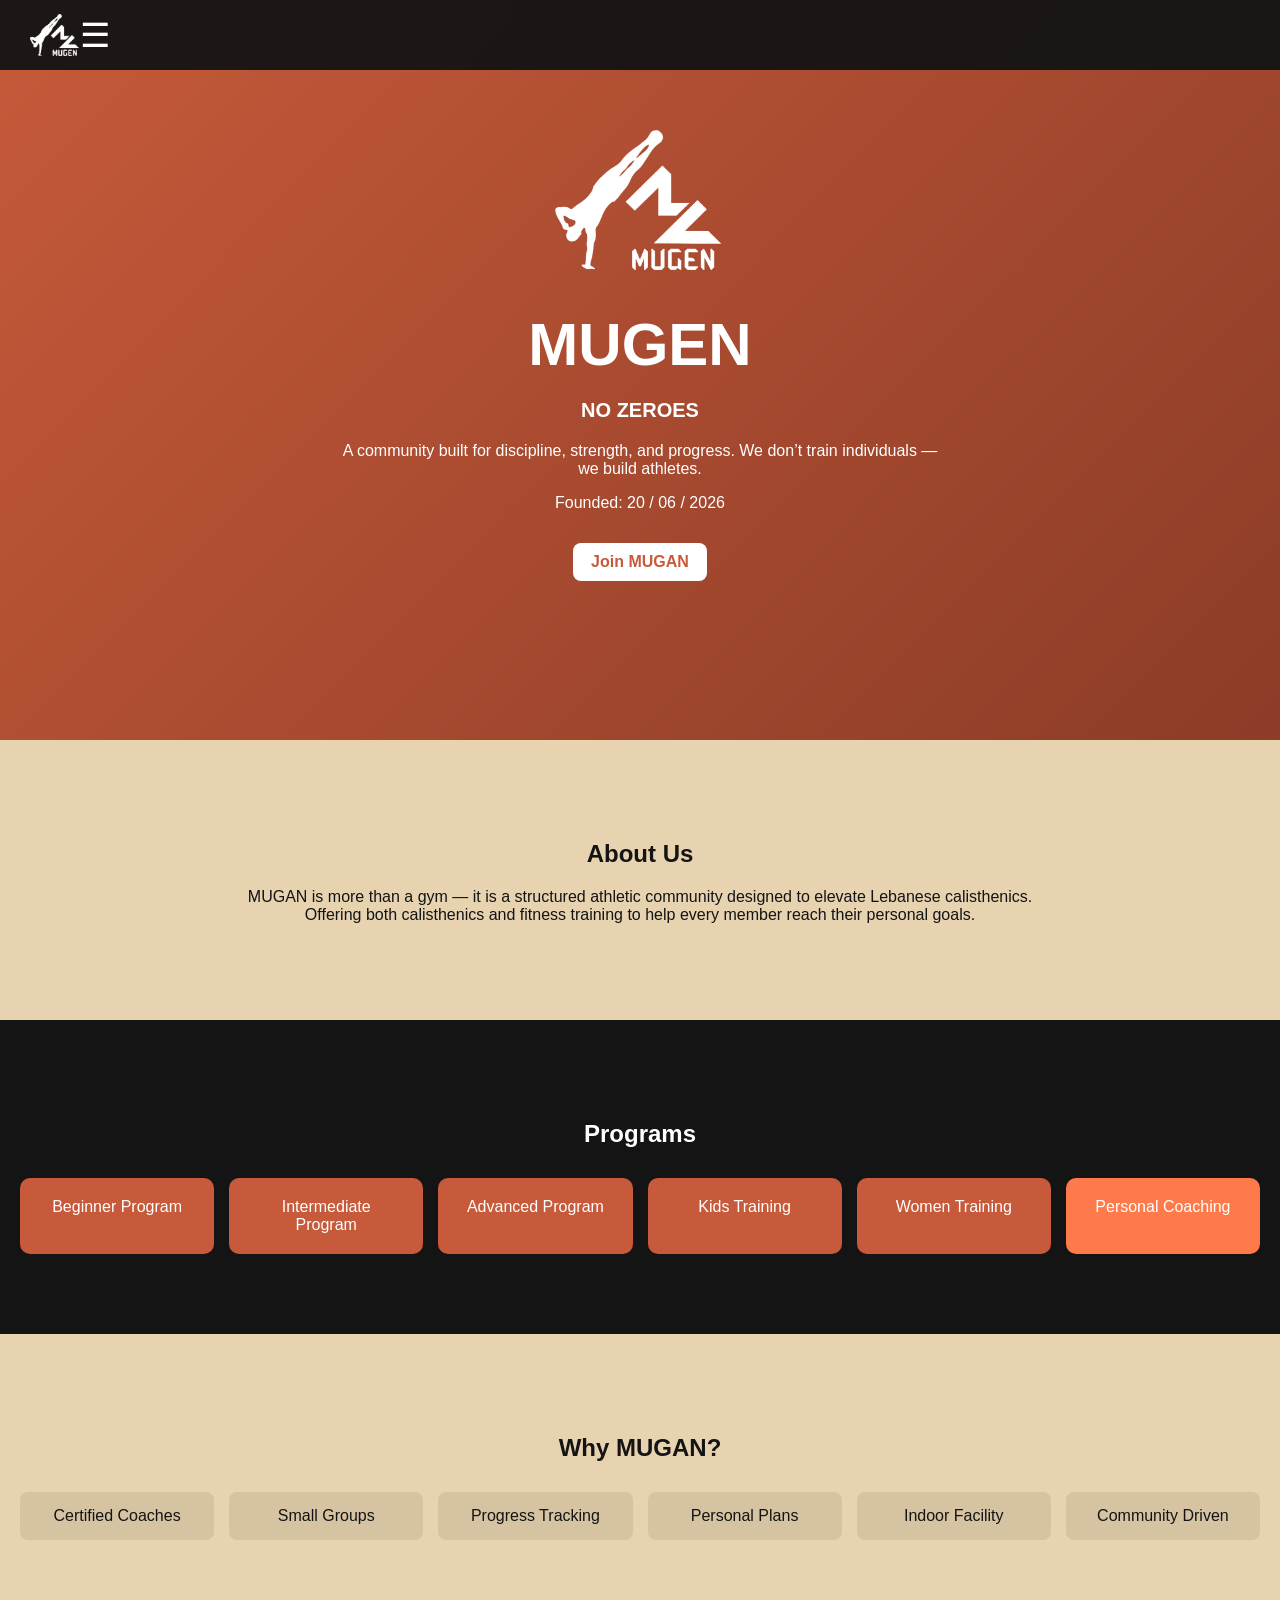
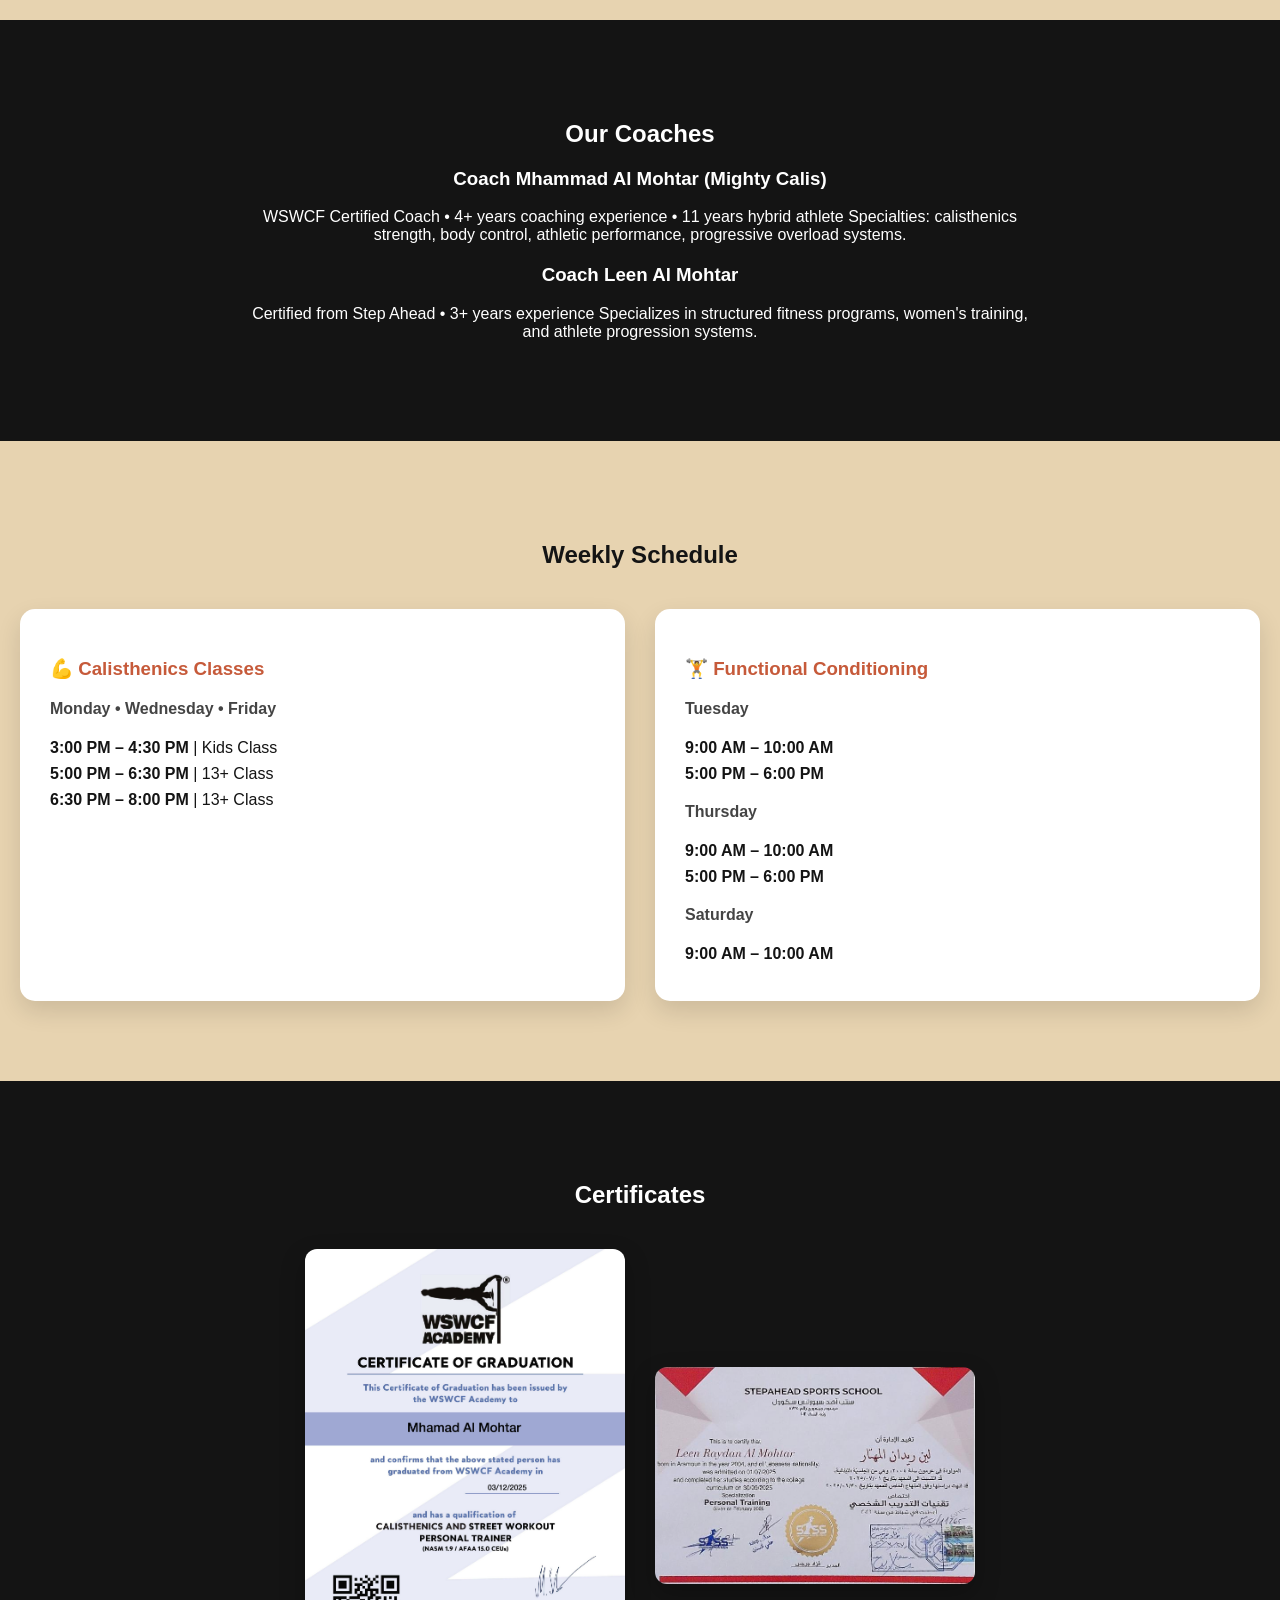
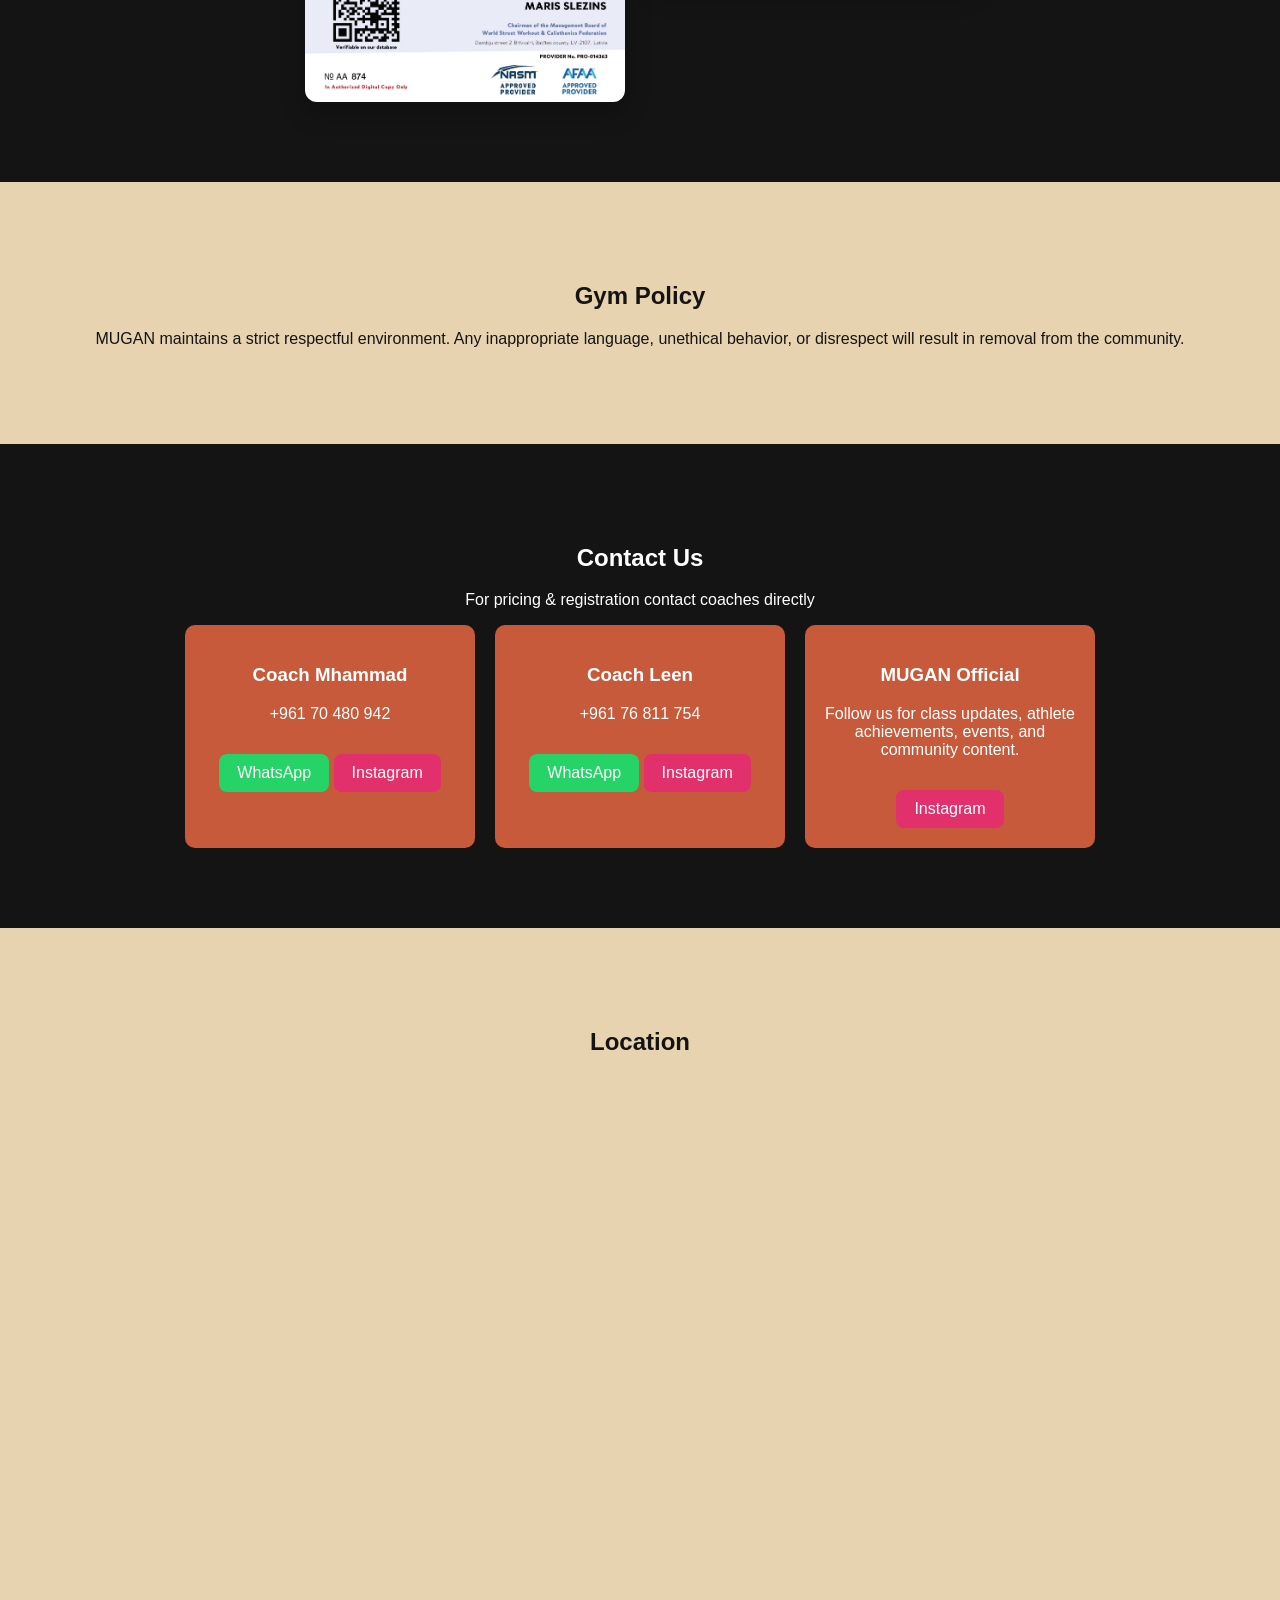
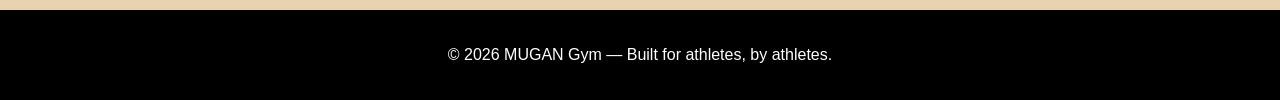
==== index.html @ 37b16b60 "Add files via upload" ====
<!DOCTYPE html>
<html lang="en">
<head>
<meta charset="UTF-8" />
<meta name="viewport" content="width=device-width, initial-scale=1.0"/>
<title>MUGEN Gym</title>

<!-- Icons -->
<link rel="stylesheet" href="style.css">
</head>

<body>

<!-- NAV -->
<nav class="nav">

    <img src="Mugen-logo-white-removebg-.png" alt="Logo" class="logo-nav">

    <div class="hamburger" onclick="toggleMenu()">
        ☰
    </div>

    <div class="nav-links" id="navMenu">
        <a href="#about">About</a>
        <a href="#programs">Programs</a>
        <a href="#coaches">Coaches</a>
        <a href="#schedule">Schedule</a>
        <a href="#gallery">Gallery</a>
        <a href="#contact">Contact</a>
    </div>

</nav>

<!-- HERO -->
<header class="hero">
  <div class="hero-content">
      <img src="Mugen-logo-white-removebg-.png" alt="Logo" class="logo-img" />

    <h1>MUGEN</h1>
    <p class="slogan">NO ZEROES</p>

    <p class="hero-text">
      A community built for discipline, strength, and progress.  
      We don’t train individuals — we build athletes.
    </p>

    <p class="meta">Founded: 20 / 06 / 2026</p>

    <a href="#contact" class="btn primary">Join MUGAN</a>
  </div>
</header>

<!-- ABOUT -->
<section id="about" class="section">
  <h2>About Us</h2>
  <p>
    MUGAN is more than a gym — it is a structured athletic community designed to elevate Lebanese calisthenics. <br>
    Offering both calisthenics and fitness training to help every member reach their personal goals.
  </p>
</section>

<!-- PROGRAMS -->
<section id="programs" class="section dark">
  <h2>Programs</h2>

  <div class="grid">
    <div class="card">Beginner Program</div>
    <div class="card">Intermediate Program</div>
    <div class="card">Advanced Program</div>
    <div class="card">Kids Training</div>
    <div class="card">Women Training</div>
    <div class="card highlight">Personal Coaching</div>
  </div>
</section>

<!-- WHY -->
<section class="section">
  <h2>Why MUGAN?</h2>

  <div class="grid small">
    <div class="mini">Certified Coaches</div>
    <div class="mini">Small Groups</div>
    <div class="mini">Progress Tracking</div>
    <div class="mini">Personal Plans</div>
    <div class="mini">Indoor Facility</div>
    <div class="mini">Community Driven</div>
  </div>
</section>

<!-- COACHES -->
<section id="coaches" class="section dark">
  <h2>Our Coaches</h2>

  <div class="coach-box">

    <div class="coach">
      <h3>Coach Mhammad Al Mohtar (Mighty Calis)</h3>
      <p>
        WSWCF Certified Coach • 4+ years coaching experience • 11 years hybrid athlete  
        Specialties: calisthenics strength, body control, athletic performance, progressive overload systems.
      </p>
    </div>

    <div class="coach">
      <h3>Coach Leen Al Mohtar</h3>
      <p>
        Certified from Step Ahead • 3+ years experience  
        Specializes in structured fitness programs, women's training, and athlete progression systems.
      </p>
    </div>

  </div>
</section>

<!-- SCHEDULE -->
<section id="schedule" class="section">
    <h2>Weekly Schedule</h2>

    <div class="schedule-box">

        <!-- Calisthenics -->
        <div class="schedule-card">
            <h3>💪 Calisthenics Classes</h3>

            <h4>Monday • Wednesday • Friday</h4>

            <p><strong>3:00 PM – 4:30 PM</strong> | Kids Class</p>
            <p><strong>5:00 PM – 6:30 PM</strong> | 13+ Class</p>
            <p><strong>6:30 PM – 8:00 PM</strong> | 13+ Class</p>
        </div>

        <!-- Functional -->
        <div class="schedule-card">
            <h3>🏋️ Functional Conditioning</h3>

            <h4>Tuesday</h4>
            <p><strong>9:00 AM – 10:00 AM</strong></p>
            <p><strong>5:00 PM – 6:00 PM</strong></p>

            <h4>Thursday</h4>
            <p><strong>9:00 AM – 10:00 AM</strong></p>
            <p><strong>5:00 PM – 6:00 PM</strong></p>

            <h4>Saturday</h4>
            <p><strong>9:00 AM – 10:00 AM</strong></p>
        </div>

    </div>
</section>

<!-- GALLERY -->
<section id="gallery" class="section dark">
  <h2>Certificates</h2>

  <div class="certificates">
    <img src="WSWCF-DIPLOMA.png" alt="WSWCF Certificate">
    <img src="Leen-certificate.jpeg" alt="Leen Certificate">
</div>
</section>

<!-- POLICY -->
<section class="section">
  <h2>Gym Policy</h2>
  <p>
    MUGAN maintains a strict respectful environment. Any inappropriate language, unethical behavior,
    or disrespect will result in removal from the community.
  </p>
</section>

<!-- CONTACT -->
<section id="contact" class="section dark">
  <h2>Contact Us</h2>

  <p class="contact-text">For pricing & registration contact coaches directly</p>

  <div class="contact-grid">

    <div class="contact-card">
      <h3>Coach Mhammad</h3>
      <p>+961 70 480 942</p>

      <a class="btn wa" href="https://wa.me/96170480942">
        <i class="fa-brands fa-whatsapp"></i> WhatsApp
      </a>

      <a class="btn ig" href="https://instagram.com/mighty_calis">
        <i class="fa-brands fa-instagram"></i> Instagram
      </a>
    </div>

    <div class="contact-card">
      <h3>Coach Leen</h3>
      <p>+961 76 811 754</p>

      <a class="btn wa" href="https://wa.me/96176811754">
        <i class="fa-brands fa-whatsapp"></i> WhatsApp
      </a>

      <a class="btn ig" href="https://instagram.com/leenalmohtar">
        <i class="fa-brands fa-instagram"></i> Instagram
      </a>
    </div>

    <div class="contact-card mugan-card">
        <h3>MUGAN Official</h3>

        <p>Follow us for class updates, athlete achievements, events, and community content.</p>

        <a class="btn ig" href="https://instagram.com/mugen_gym" target="_blank">
            <i class="fa-brands fa-instagram"></i> Instagram
        </a>
    </div>

</div>

  </div>
</section>

<!-- MAP -->
<section class="section">
  <h2>Location</h2>

  <div class="map">
    <iframe src="https://www.google.com/maps/embed?pb=!1m14!1m12!1m3!1d292.3698078479944!2d35.5260838200841!3d33.75871397376616!2m3!1f0!2f0!3f0!3m2!1i1024!2i768!4f13.1!5e1!3m2!1sen!2slb!4v1782992938677!5m2!1sen!2slb" width="600" height="450" style="border:0;" allowfullscreen="" loading="lazy" referrerpolicy="strict-origin-when-cross-origin"></iframe>
  </div>
</section>

<!-- FOOTER -->
<footer>
  <p>© 2026 MUGAN Gym — Built for athletes, by athletes.</p>
</footer>
<script>

function toggleMenu(){
    document.getElementById("navMenu").classList.toggle("active");
}

</script>
</body>
</html>
---- style.css ----
:root{
  --terracotta:#c65a3a;
  --sand:#e7d3b0;
  --dark:#141414;
  --white:#ffffff;
}

/* RESET */
body{
  margin:0;
  font-family:Arial, Helvetica, sans-serif;
  background:var(--sand);
  color:var(--dark);
}

/* NAV */

.nav{
    position:fixed;
    top:0;
    left:0;
    width:100%;
    height:70px;

    display:flex;
    align-items:center;

    padding:0 30px;

    background:rgba(20,20,20,.95);

    z-index:999;
}

.logo-nav{
    width:50px;
}

.brand{
    color:white;
    margin-right:auto;
    margin-left:15px;
    letter-spacing:3px;
}

/* Hamburger */

.hamburger{
    color:white;
    font-size:34px;
    cursor:pointer;
    user-select:none;
}

/* Side Menu */

.nav-links{

    position:fixed;

    top:0;
    right:-300px;

    width:260px;
    height:100vh;

    background:#141414;

    display:flex;
    flex-direction:column;

    padding-top:100px;

    transition:.4s;

    box-shadow:-10px 0 20px rgba(0,0,0,.4);
}

.nav-links.active{
    right:0;
}

.nav-links a{

    color:white;

    text-decoration:none;

    padding:20px 35px;

    font-size:18px;

    transition:.3s;
}

.nav-links a:hover{

    background:var(--terracotta);

    padding-left:45px;
}
/* HERO */
.hero{
  height: 700px;
  display:flex;
  align-items:center;
  justify-content:center;
  text-align:center;
  background:linear-gradient(135deg,var(--terracotta),#8c3c27);
  color:white;
  padding:20px;
}

.logo-img{
  width: 170px;
  height: 140px;
  transform:translateY(-30px);
  display:flex;
  align-items:center;
  justify-content:center;
  margin:auto;
}

.hero h1{
  font-size:60px;
  margin:10px 0;
}

.slogan{
  font-size:20px;
  font-weight:bold;
}

.hero-text{
  max-width:600px;
  margin:auto;
}

/* BUTTON */
.btn{
  display:inline-block;
  padding:10px 18px;
  margin-top:15px;
  border-radius:8px;
  text-decoration:none;
  color:white;
}

.primary{
  background:white;
  color:var(--terracotta);
  font-weight:bold;
}

/* SECTIONS */
.section{
  padding:80px 20px;
  text-align:center;
}

.dark{
  background:var(--dark);
  color:white;
}

/* GRID */
.grid{
  display:grid;
  grid-template-columns:repeat(auto-fit,minmax(160px,1fr));
  gap:15px;
  margin-top:30px;
}

.card{
  background:var(--terracotta);
  padding:20px;
  border-radius:10px;
  color:white;
}

.highlight{
  background:#ff7a4a;
}

.mini{
  background:rgba(0,0,0,0.08);
  padding:15px;
  border-radius:8px;
}

/* COACH */
.coach-box{
  max-width:800px;
  margin:auto;
}

.coach{
  margin:20px 0;
}

/* SCHEDULE */
.schedule-box{
    display:grid;
    grid-template-columns:repeat(auto-fit,minmax(320px,1fr));
    gap:30px;
    margin-top:40px;
}

.schedule-card{
    background:#fff;
    border-radius:15px;
    padding:30px;
    box-shadow:0 10px 25px rgba(0,0,0,.12);
    text-align:left;
}

.schedule-card h3{
    color:var(--terracotta);
    margin-bottom:20px;
}

.schedule-card h4{
    margin-top:20px;
    color:#444;
}

.schedule-card p{
    margin:8px 0;
    font-size:16px;
}

/* GALLERY */
.certificates{
    display: flex;
    justify-content: center;
    align-items: center;
    gap: 30px;
    flex-wrap: wrap;
    margin-top: 40px;
}

.certificates img{
    width: 320px;      /* Adjust this size as you like */
    max-width: 100%;
    height: auto;
    border-radius: 12px;
    box-shadow: 0 10px 25px rgba(0,0,0,0.25);
    transition: 0.3s;
}

.certificates img:hover{
    transform: scale(1.03);
}
/* CONTACT */
.contact-grid{
  display:flex;
  justify-content:center;
  gap:20px;
  flex-wrap:wrap;
}

.contact-card{
  background:var(--terracotta);
  padding:20px;
  border-radius:10px;
  width:250px;
}

.wa{
  background:#25D366;
}

.ig{
  background:#E1306C;
}

/* MAP */
.map iframe{
    width:100%;
    max-width:100%;
}

/* FOOTER */
footer{
  text-align:center;
  padding:20px;
  background:black;
  color:white;
}
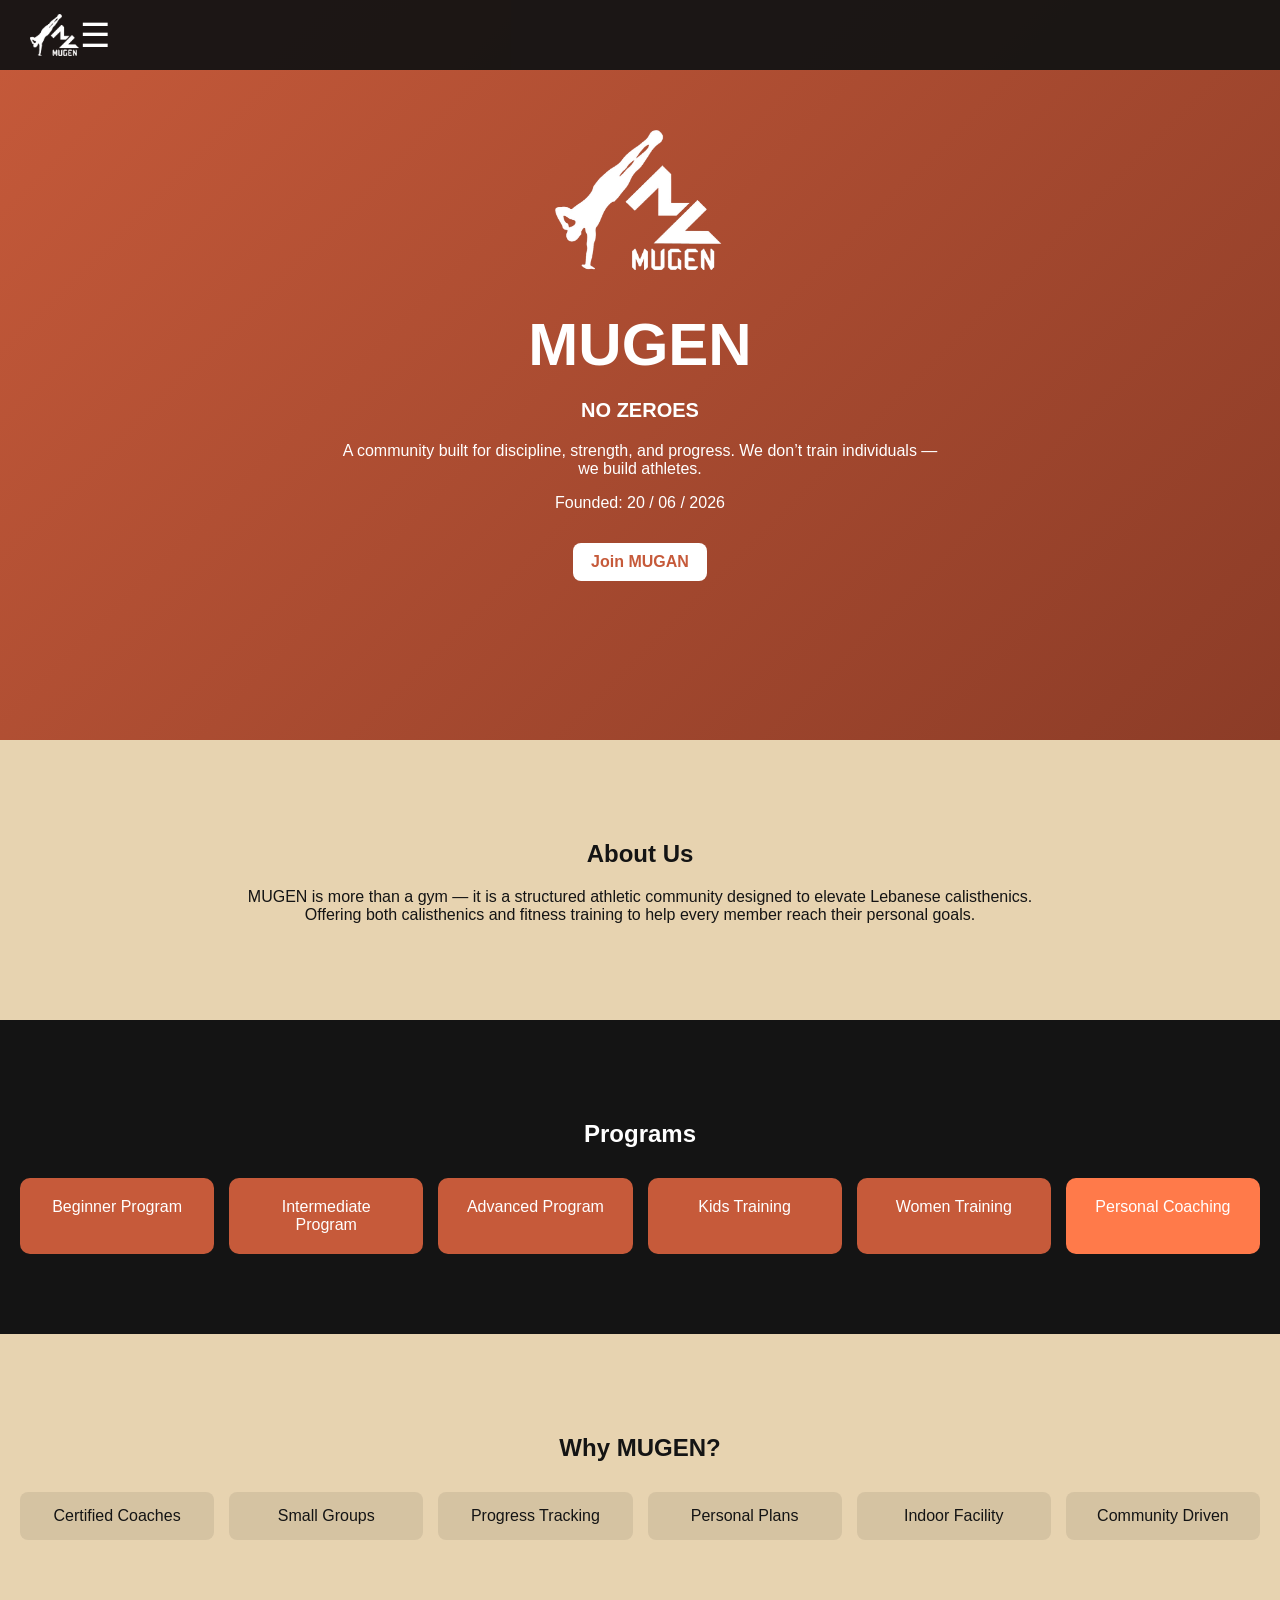
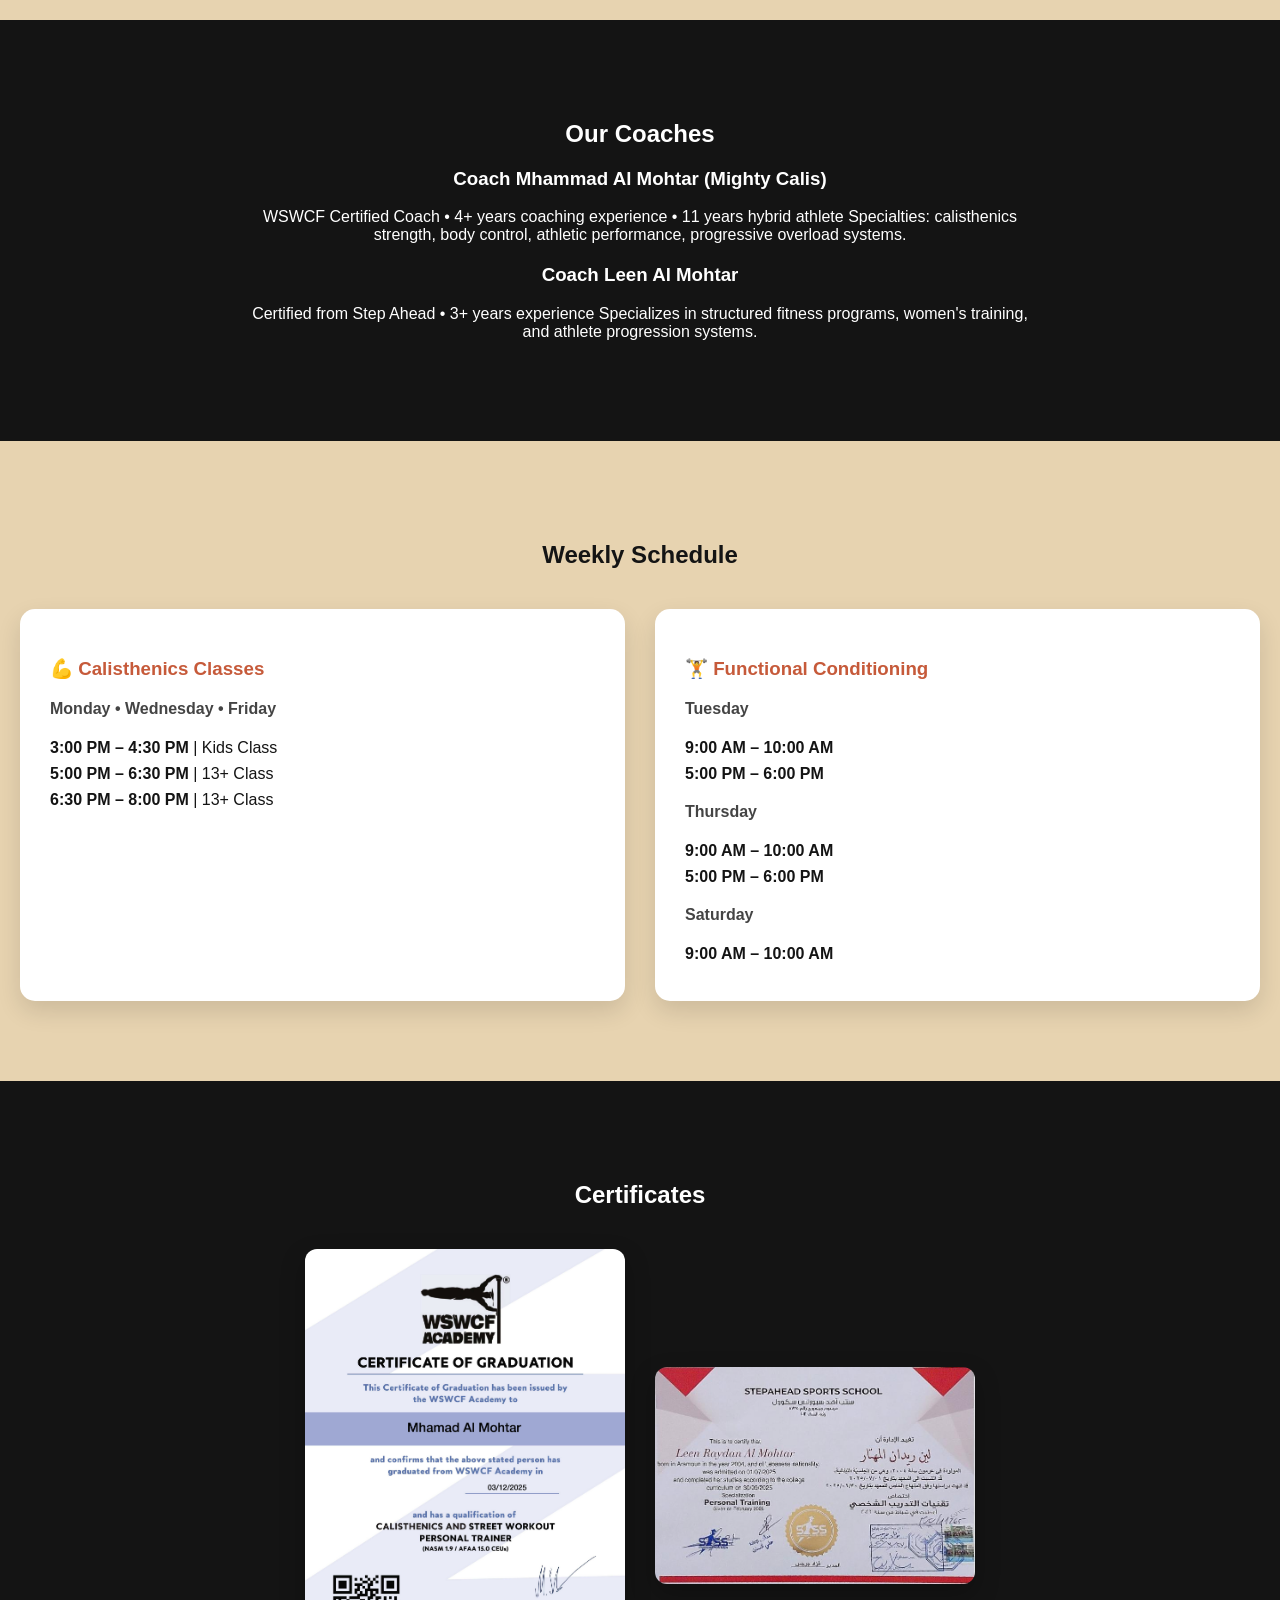
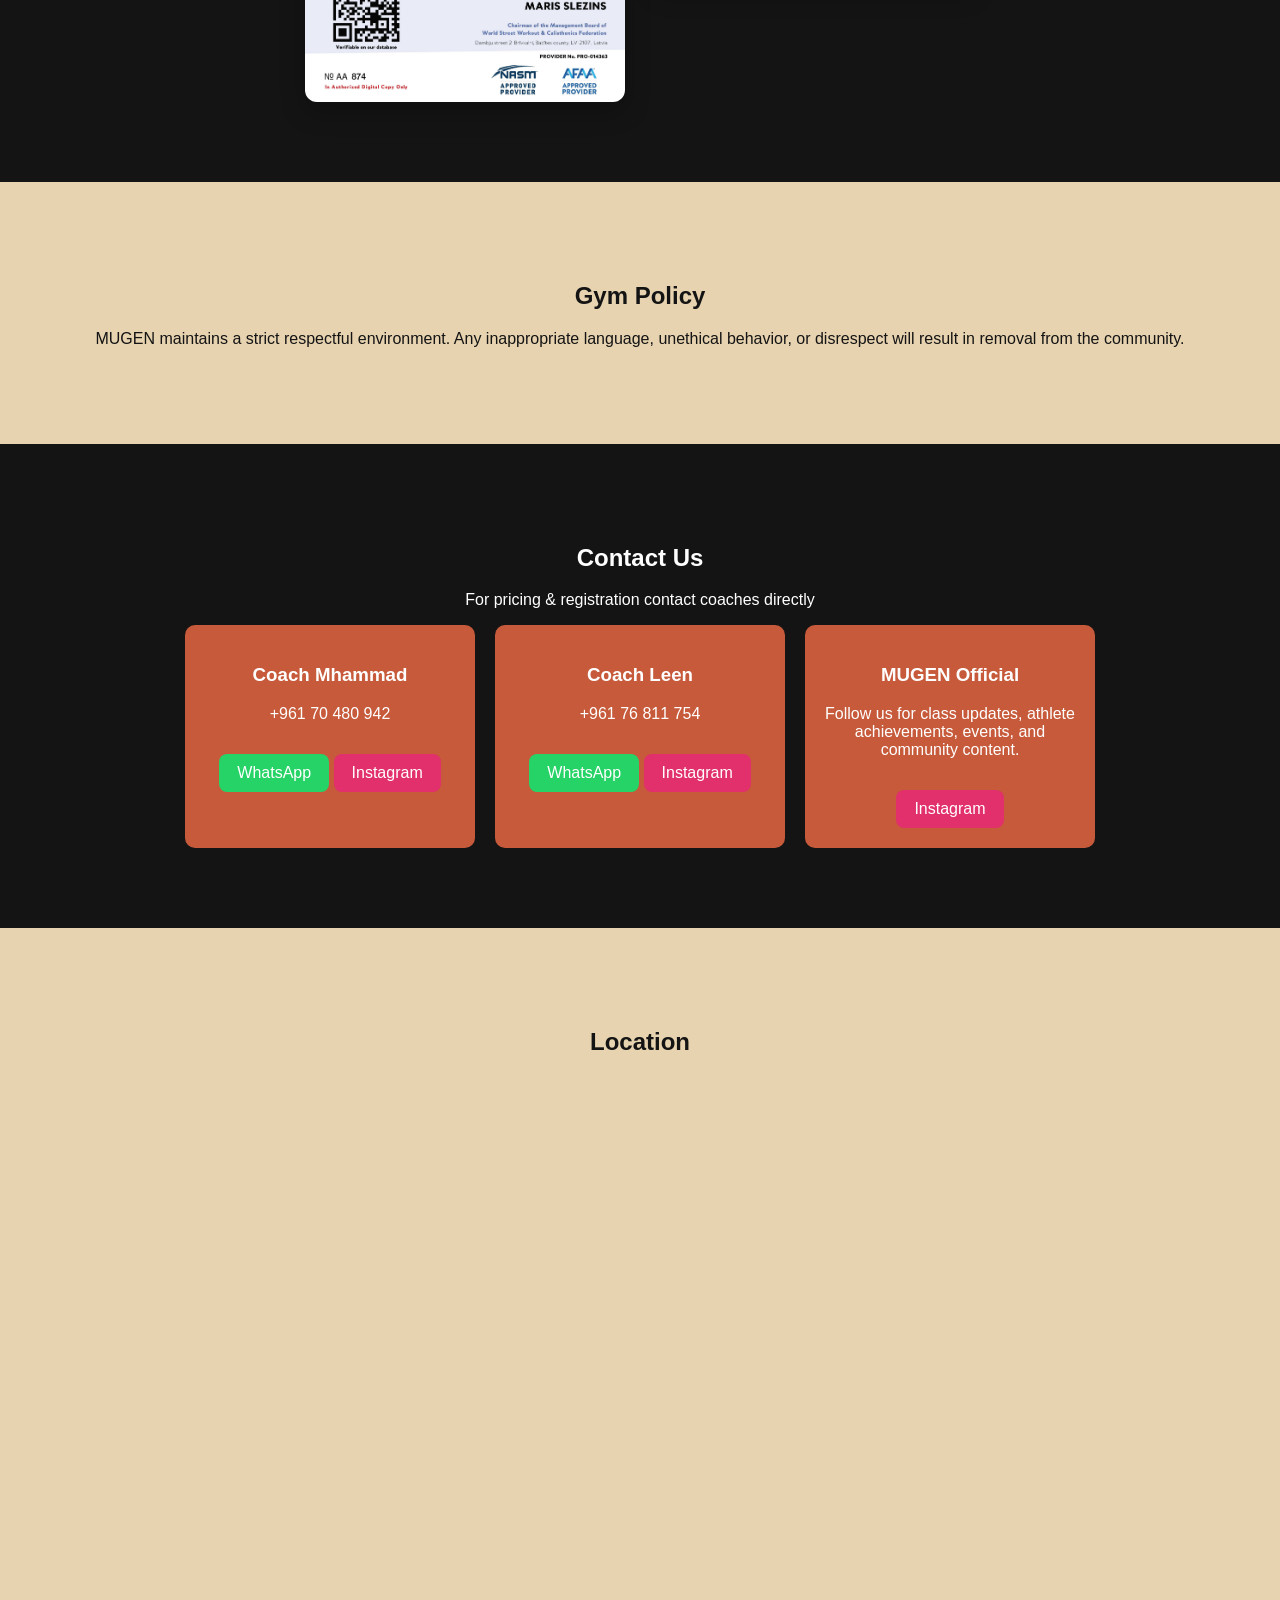
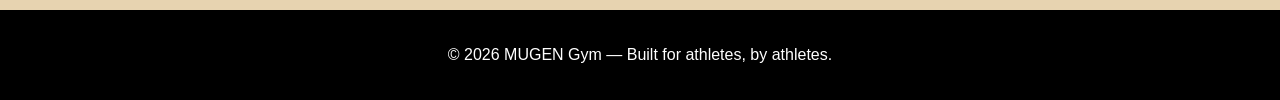
==== commit 8a9d637b: "Correct spelling of 'MUGAN' to 'MUGEN' in index.html" ====
--- a/index.html
+++ b/index.html
@@ -54,7 +54,7 @@
 <section id="about" class="section">
   <h2>About Us</h2>
   <p>
-    MUGAN is more than a gym — it is a structured athletic community designed to elevate Lebanese calisthenics. <br>
+    MUGEN is more than a gym — it is a structured athletic community designed to elevate Lebanese calisthenics. <br>
     Offering both calisthenics and fitness training to help every member reach their personal goals.
   </p>
 </section>
@@ -75,7 +75,7 @@
 
 <!-- WHY -->
 <section class="section">
-  <h2>Why MUGAN?</h2>
+  <h2>Why MUGEN?</h2>
 
   <div class="grid small">
     <div class="mini">Certified Coaches</div>
@@ -162,7 +162,7 @@
 <section class="section">
   <h2>Gym Policy</h2>
   <p>
-    MUGAN maintains a strict respectful environment. Any inappropriate language, unethical behavior,
+    MUGEN maintains a strict respectful environment. Any inappropriate language, unethical behavior,
     or disrespect will result in removal from the community.
   </p>
 </section>
@@ -202,7 +202,7 @@
     </div>
 
     <div class="contact-card mugan-card">
-        <h3>MUGAN Official</h3>
+        <h3>MUGEN Official</h3>
 
         <p>Follow us for class updates, athlete achievements, events, and community content.</p>
 
@@ -227,7 +227,7 @@
 
 <!-- FOOTER -->
 <footer>
-  <p>© 2026 MUGAN Gym — Built for athletes, by athletes.</p>
+  <p>© 2026 MUGEN Gym — Built for athletes, by athletes.</p>
 </footer>
 <script>
 
@@ -237,4 +237,4 @@
 
 </script>
 </body>
-</html>+</html>
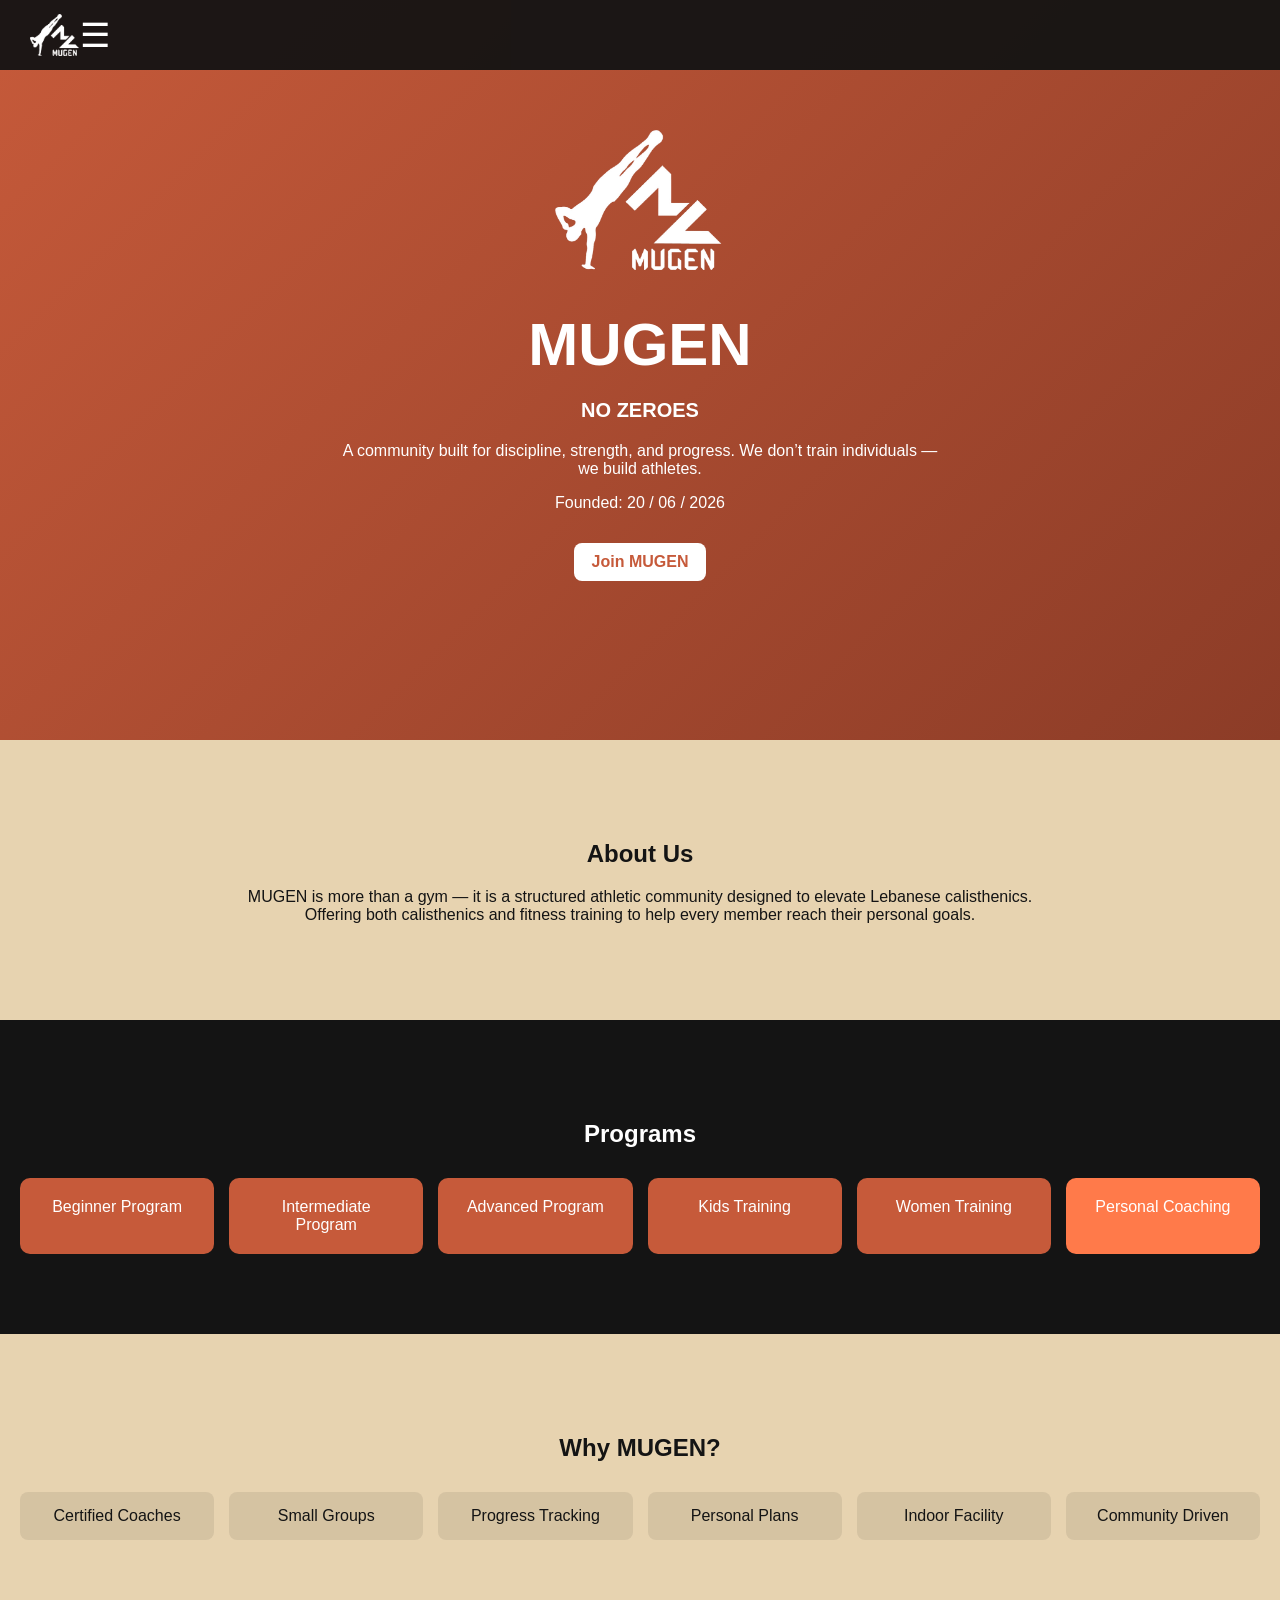
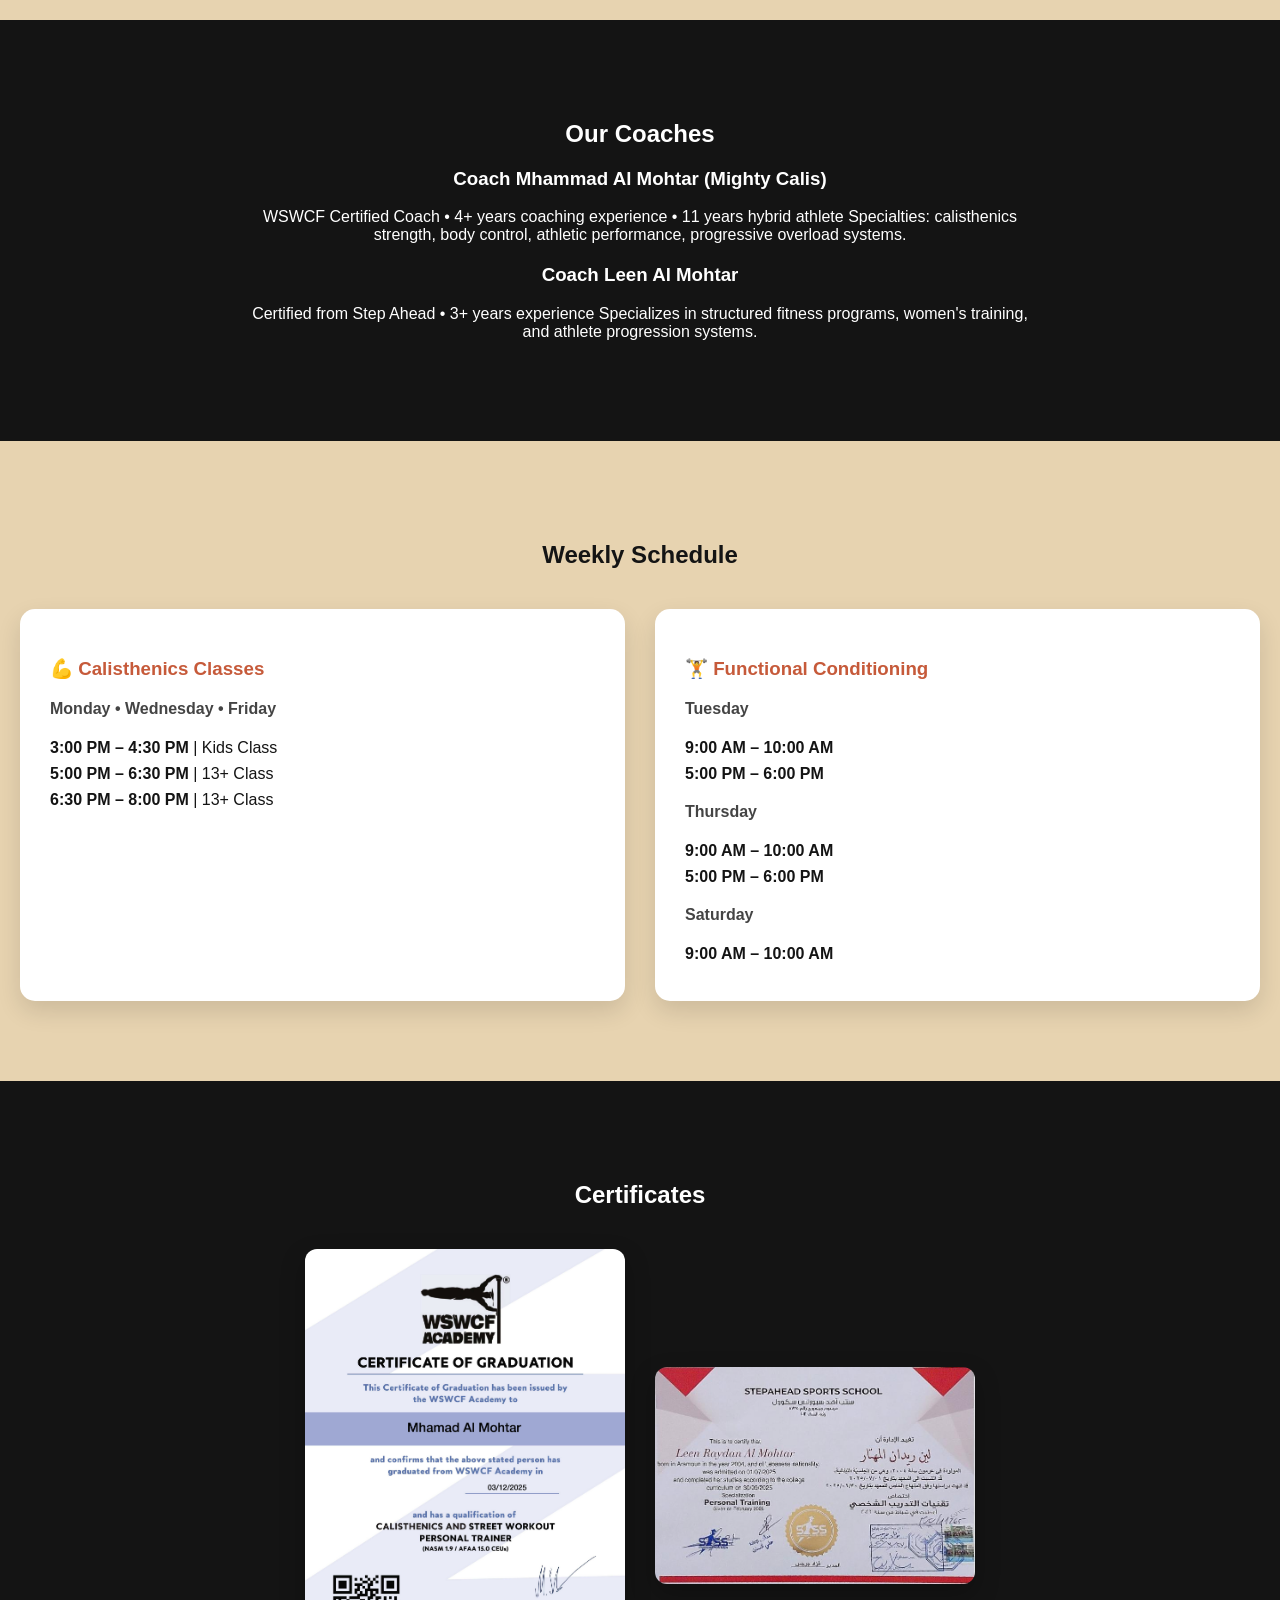
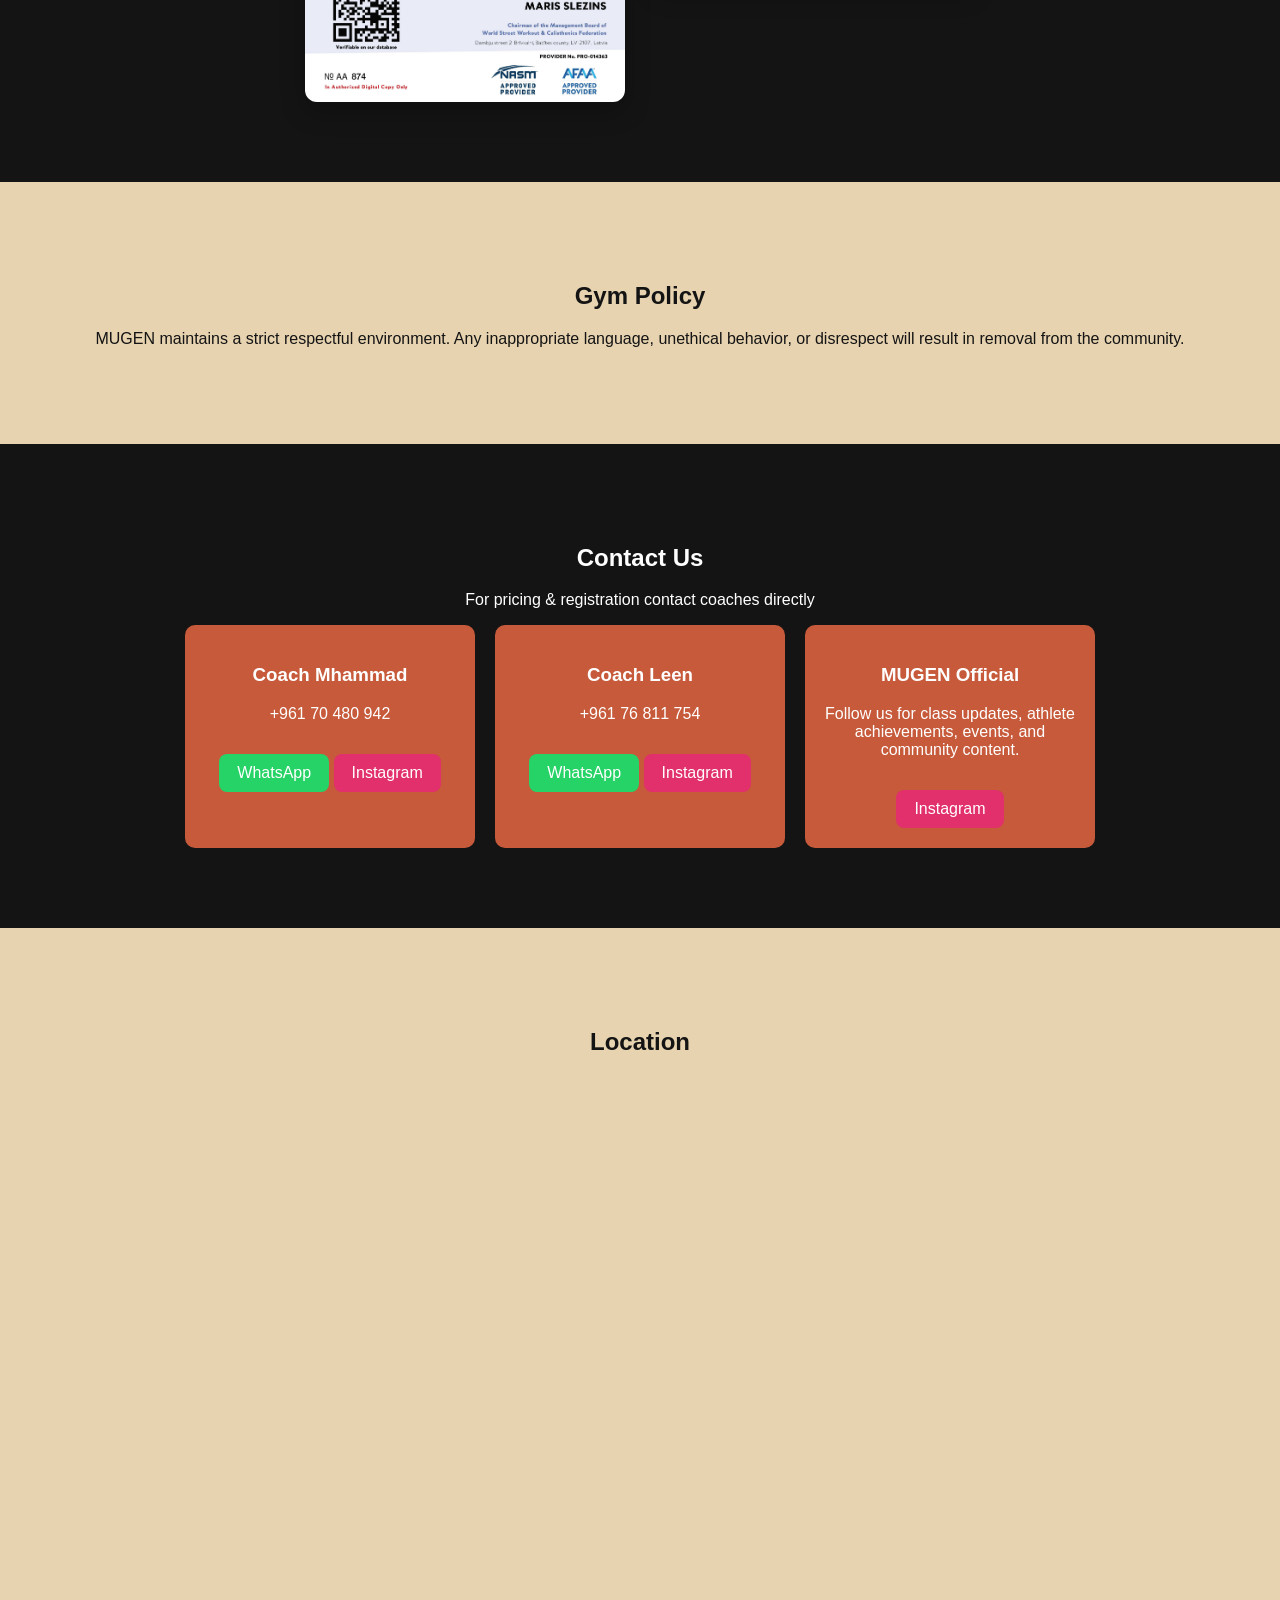
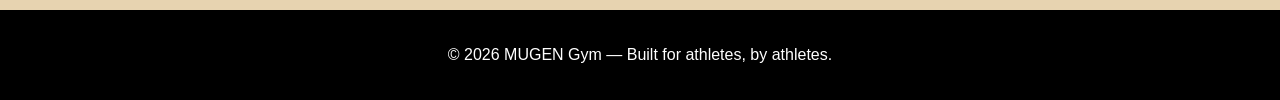
==== commit ddcbec07: "Update index.html" ====
--- a/index.html
+++ b/index.html
@@ -46,7 +46,7 @@
 
     <p class="meta">Founded: 20 / 06 / 2026</p>
 
-    <a href="#contact" class="btn primary">Join MUGAN</a>
+    <a href="#contact" class="btn primary">Join MUGEN</a>
   </div>
 </header>
 
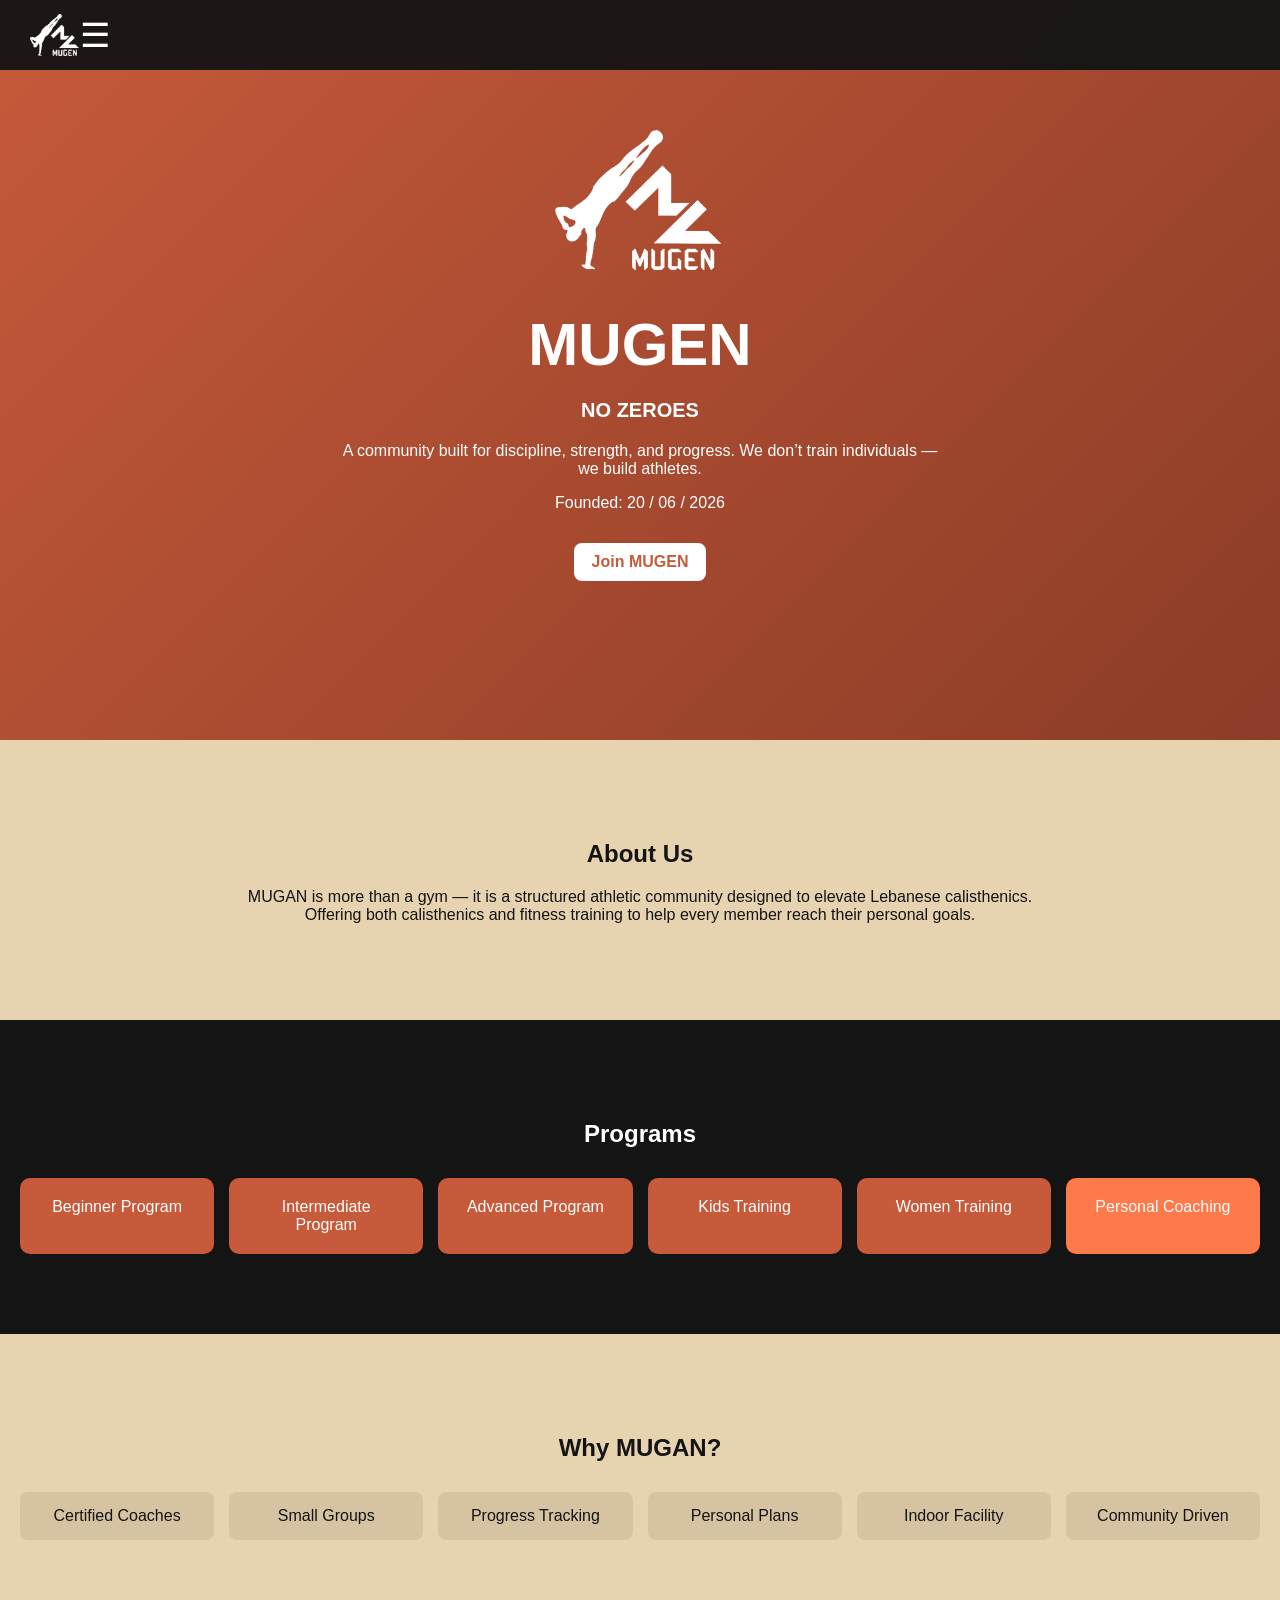
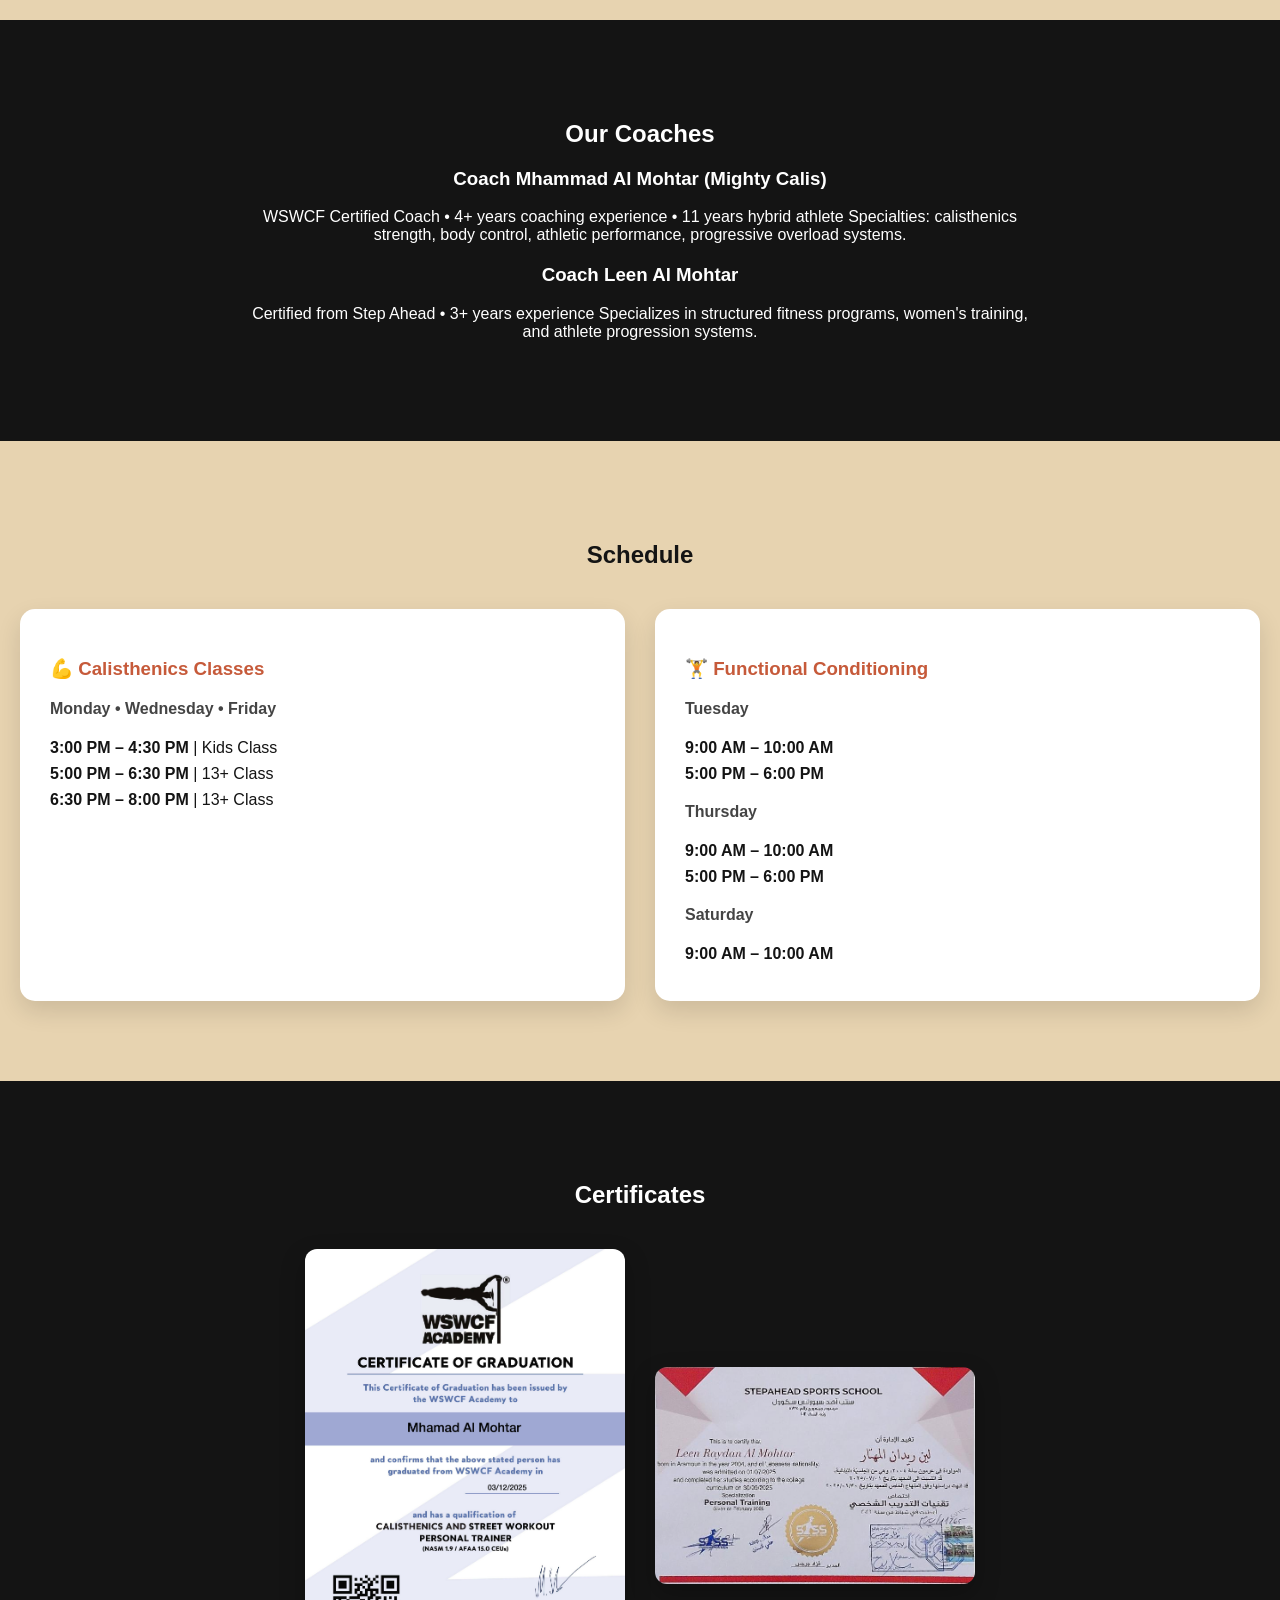
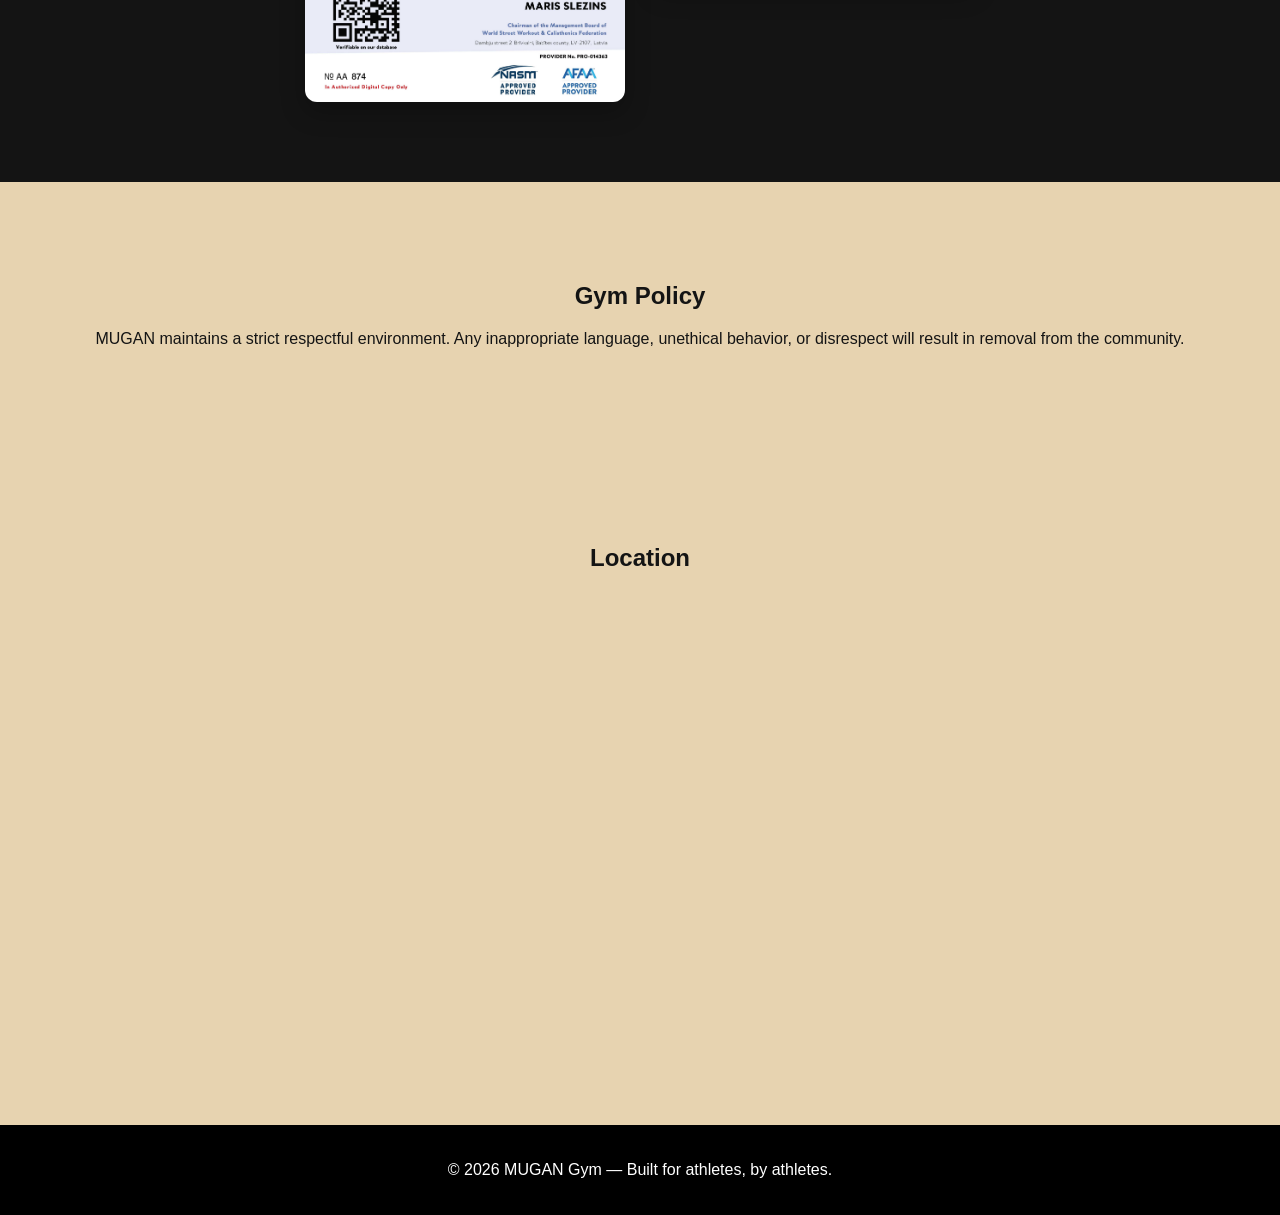
==== commit f021b2a7: "Fix typos and update contact links in index.html" ====
--- a/index.html
+++ b/index.html
@@ -21,12 +21,12 @@
     </div>
 
     <div class="nav-links" id="navMenu">
+        <a href="contact.html">Contact</a>
         <a href="#about">About</a>
         <a href="#programs">Programs</a>
         <a href="#coaches">Coaches</a>
         <a href="#schedule">Schedule</a>
         <a href="#gallery">Gallery</a>
-        <a href="#contact">Contact</a>
     </div>
 
 </nav>
@@ -46,7 +46,7 @@
 
     <p class="meta">Founded: 20 / 06 / 2026</p>
 
-    <a href="#contact" class="btn primary">Join MUGEN</a>
+    <a href="contact.html" class="btn primary">Join MUGEN</a>
   </div>
 </header>
 
@@ -54,7 +54,7 @@
 <section id="about" class="section">
   <h2>About Us</h2>
   <p>
-    MUGEN is more than a gym — it is a structured athletic community designed to elevate Lebanese calisthenics. <br>
+    MUGAN is more than a gym — it is a structured athletic community designed to elevate Lebanese calisthenics. <br>
     Offering both calisthenics and fitness training to help every member reach their personal goals.
   </p>
 </section>
@@ -75,7 +75,7 @@
 
 <!-- WHY -->
 <section class="section">
-  <h2>Why MUGEN?</h2>
+  <h2>Why MUGAN?</h2>
 
   <div class="grid small">
     <div class="mini">Certified Coaches</div>
@@ -114,7 +114,7 @@
 
 <!-- SCHEDULE -->
 <section id="schedule" class="section">
-    <h2>Weekly Schedule</h2>
+    <h2>Schedule</h2>
 
     <div class="schedule-box">
 
@@ -162,58 +162,9 @@
 <section class="section">
   <h2>Gym Policy</h2>
   <p>
-    MUGEN maintains a strict respectful environment. Any inappropriate language, unethical behavior,
+    MUGAN maintains a strict respectful environment. Any inappropriate language, unethical behavior,
     or disrespect will result in removal from the community.
   </p>
-</section>
-
-<!-- CONTACT -->
-<section id="contact" class="section dark">
-  <h2>Contact Us</h2>
-
-  <p class="contact-text">For pricing & registration contact coaches directly</p>
-
-  <div class="contact-grid">
-
-    <div class="contact-card">
-      <h3>Coach Mhammad</h3>
-      <p>+961 70 480 942</p>
-
-      <a class="btn wa" href="https://wa.me/96170480942">
-        <i class="fa-brands fa-whatsapp"></i> WhatsApp
-      </a>
-
-      <a class="btn ig" href="https://instagram.com/mighty_calis">
-        <i class="fa-brands fa-instagram"></i> Instagram
-      </a>
-    </div>
-
-    <div class="contact-card">
-      <h3>Coach Leen</h3>
-      <p>+961 76 811 754</p>
-
-      <a class="btn wa" href="https://wa.me/96176811754">
-        <i class="fa-brands fa-whatsapp"></i> WhatsApp
-      </a>
-
-      <a class="btn ig" href="https://instagram.com/leenalmohtar">
-        <i class="fa-brands fa-instagram"></i> Instagram
-      </a>
-    </div>
-
-    <div class="contact-card mugan-card">
-        <h3>MUGEN Official</h3>
-
-        <p>Follow us for class updates, athlete achievements, events, and community content.</p>
-
-        <a class="btn ig" href="https://instagram.com/mugen_gym" target="_blank">
-            <i class="fa-brands fa-instagram"></i> Instagram
-        </a>
-    </div>
-
-</div>
-
-  </div>
 </section>
 
 <!-- MAP -->
@@ -227,13 +178,25 @@
 
 <!-- FOOTER -->
 <footer>
-  <p>© 2026 MUGEN Gym — Built for athletes, by athletes.</p>
+  <p>© 2026 MUGAN Gym — Built for athletes, by athletes.</p>
 </footer>
 <script>
 
-function toggleMenu(){
+function toggleMenu() {
     document.getElementById("navMenu").classList.toggle("active");
 }
+
+document.addEventListener("click", function(event) {
+
+    const menu = document.getElementById("navMenu");
+    const hamburger = document.querySelector(".hamburger");
+
+    // If the click is NOT inside the menu or on the hamburger
+    if (!menu.contains(event.target) && !hamburger.contains(event.target)) {
+        menu.classList.remove("active");
+    }
+
+});
 
 </script>
 </body>
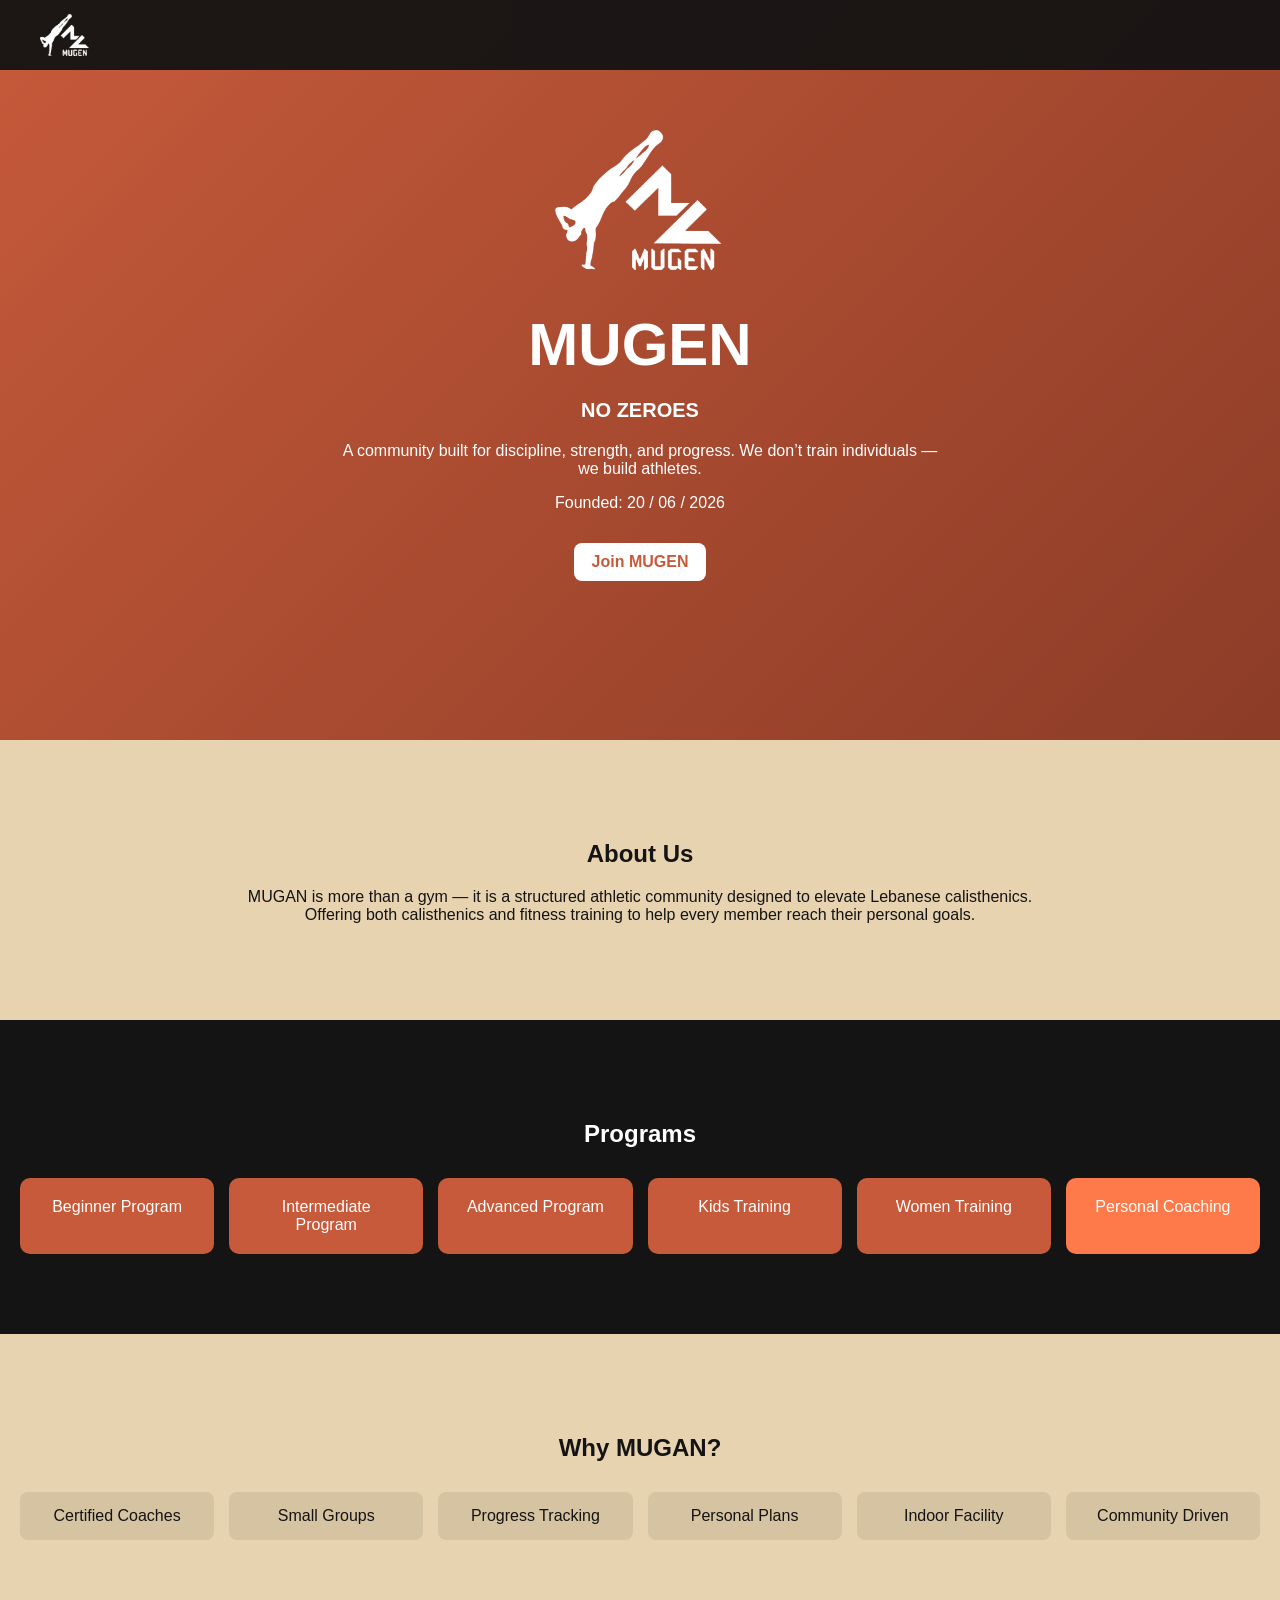
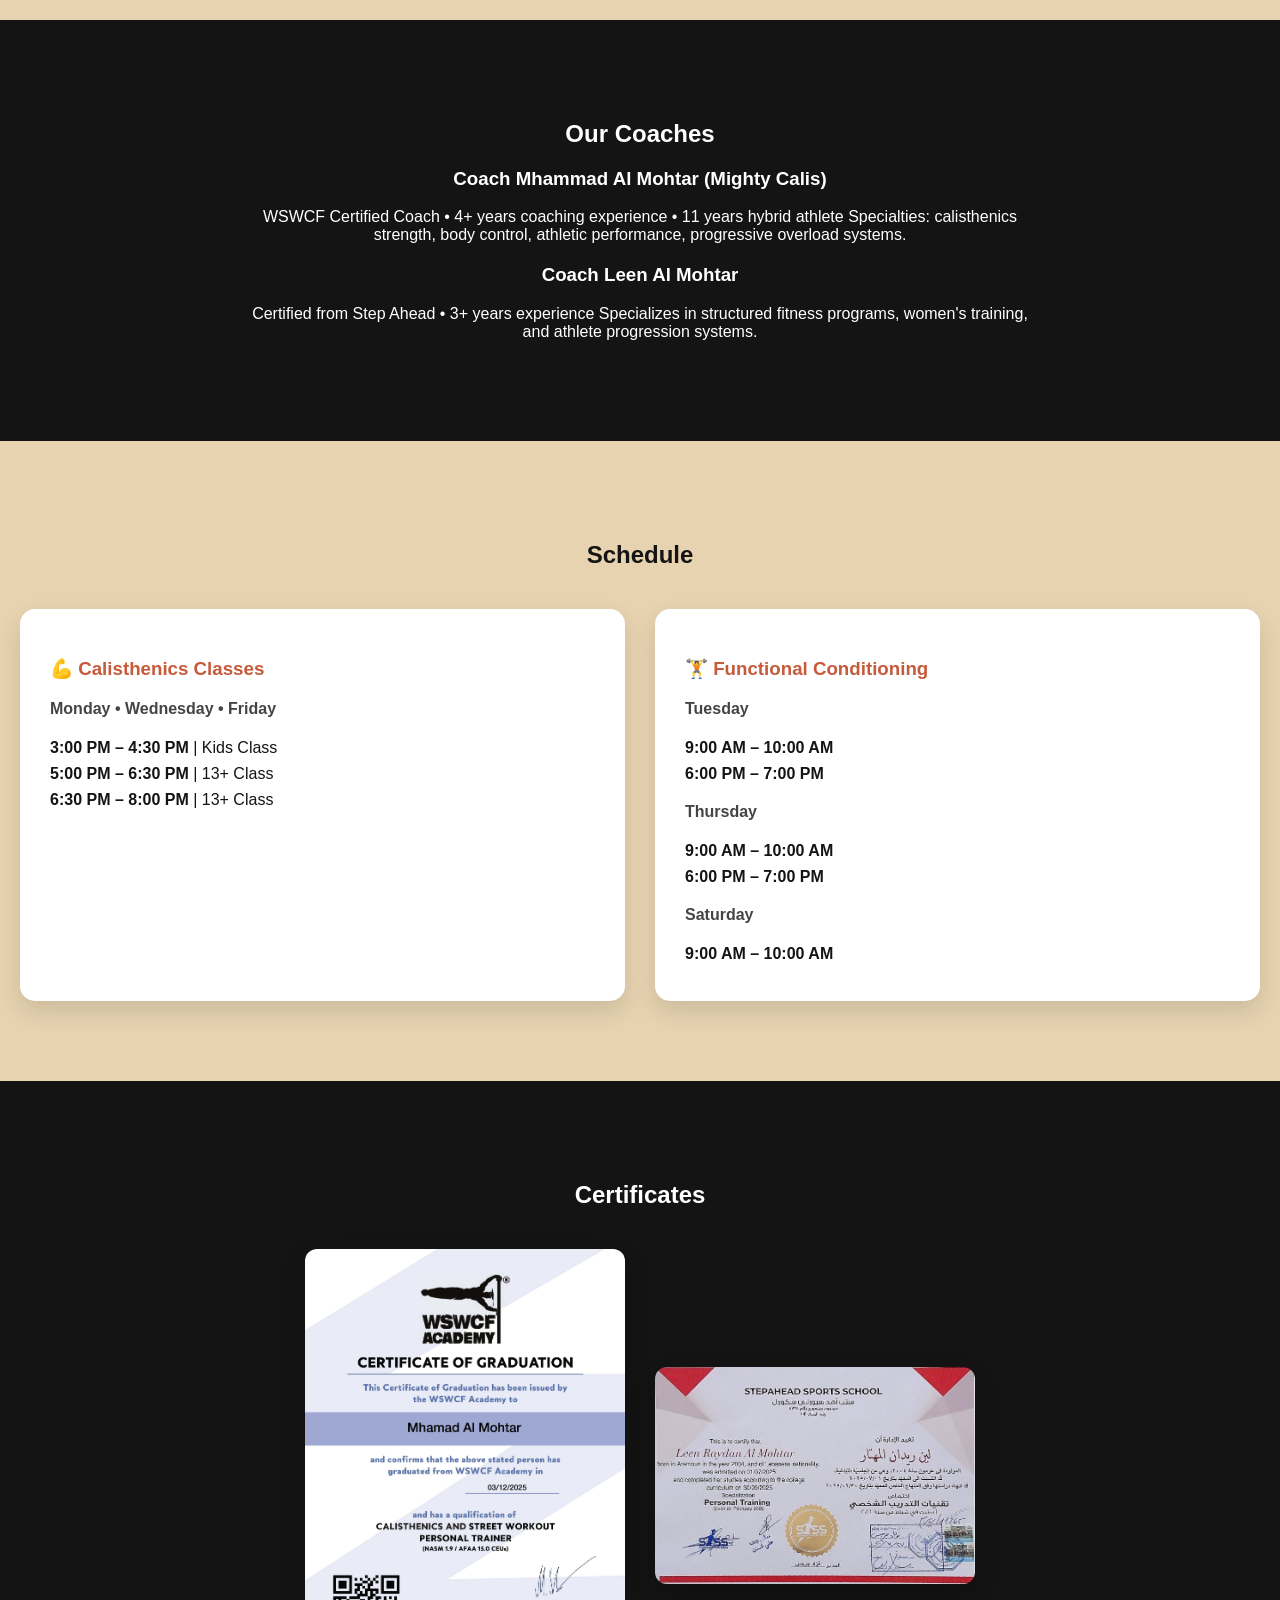
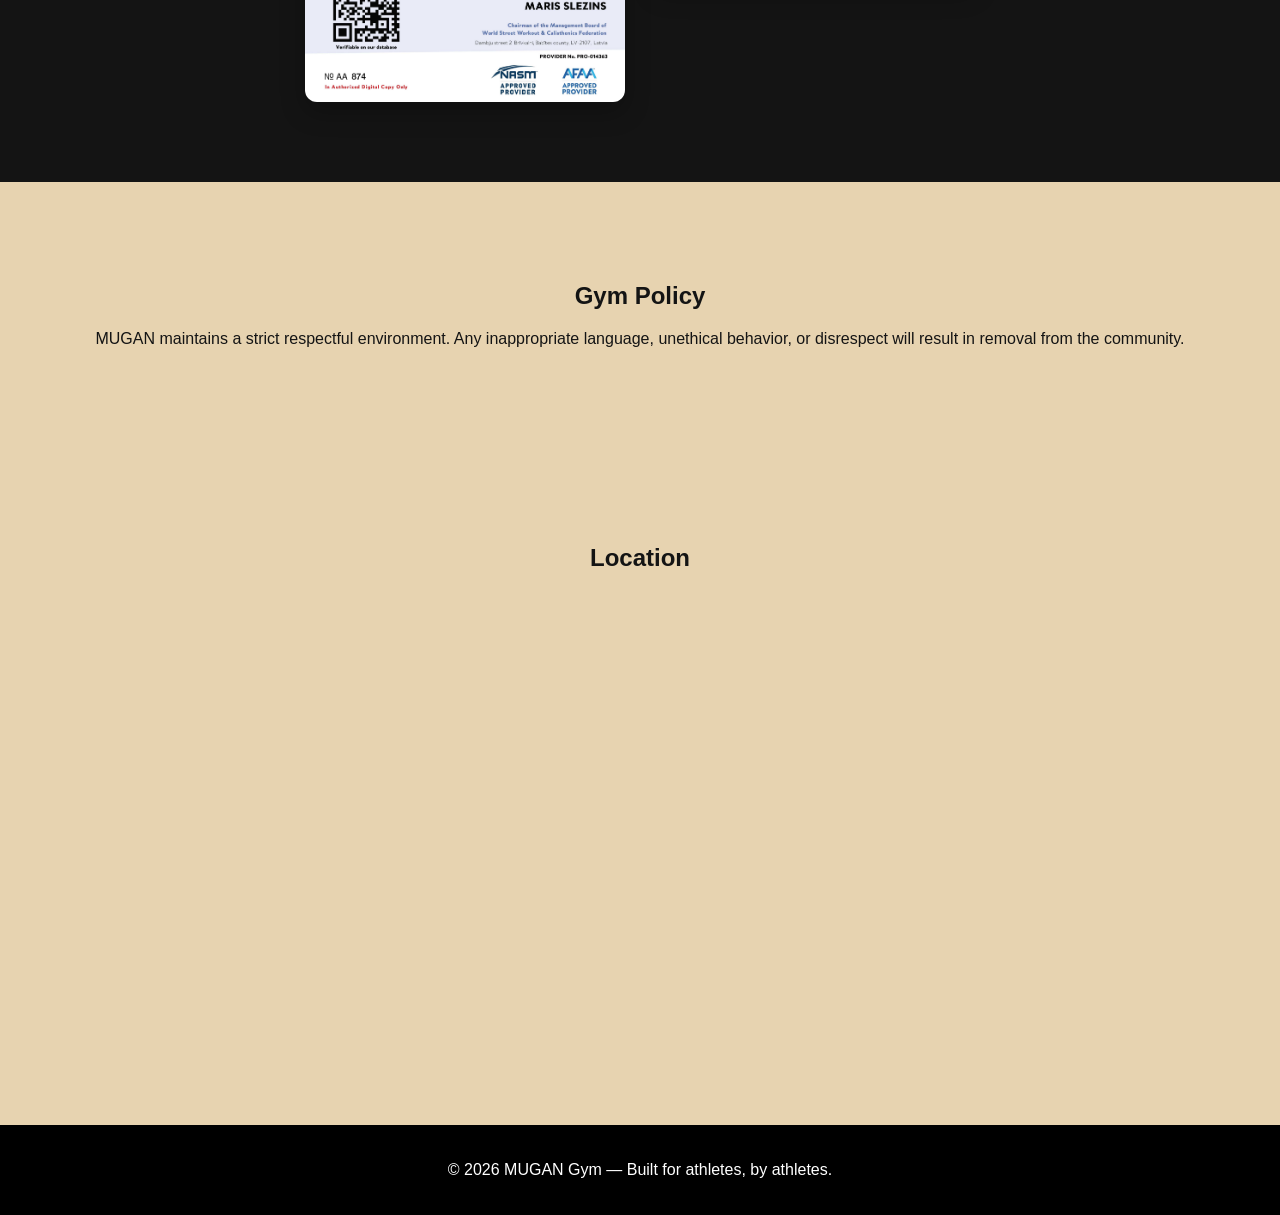
==== commit 5e6dcded: "Update index.html" ====
--- a/index.html
+++ b/index.html
@@ -135,11 +135,11 @@
 
             <h4>Tuesday</h4>
             <p><strong>9:00 AM – 10:00 AM</strong></p>
-            <p><strong>5:00 PM – 6:00 PM</strong></p>
+            <p><strong>6:00 PM – 7:00 PM</strong></p>
 
             <h4>Thursday</h4>
             <p><strong>9:00 AM – 10:00 AM</strong></p>
-            <p><strong>5:00 PM – 6:00 PM</strong></p>
+            <p><strong>6:00 PM – 7:00 PM</strong></p>
 
             <h4>Saturday</h4>
             <p><strong>9:00 AM – 10:00 AM</strong></p>
--- a/style.css
+++ b/style.css
@@ -34,6 +34,7 @@
 
 .logo-nav{
     width:50px;
+    margin-left: 10px;
 }
 
 .brand{
@@ -47,6 +48,7 @@
 
 .hamburger{
     color:white;
+    transform: translateX(1200px);
     font-size:34px;
     cursor:pointer;
     user-select:none;
@@ -286,4 +288,4 @@
   padding:20px;
   background:black;
   color:white;
-}+}
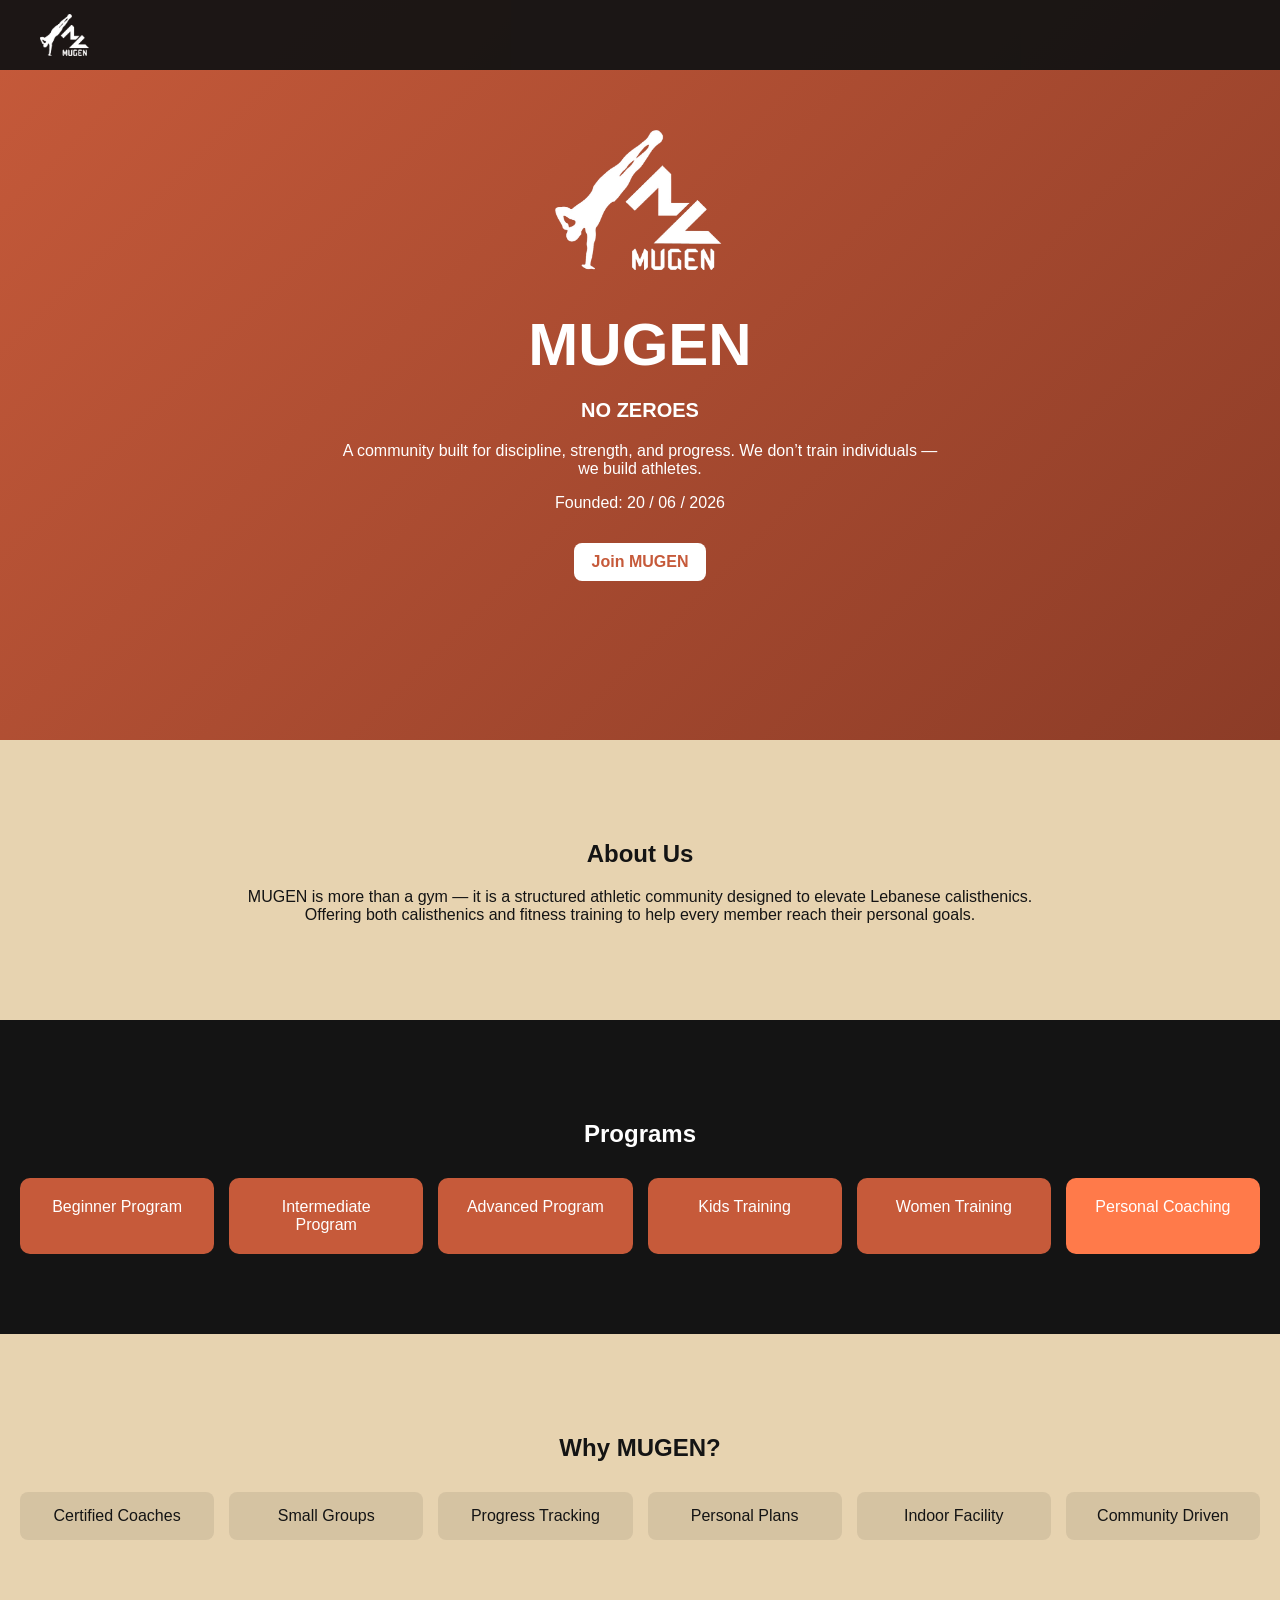
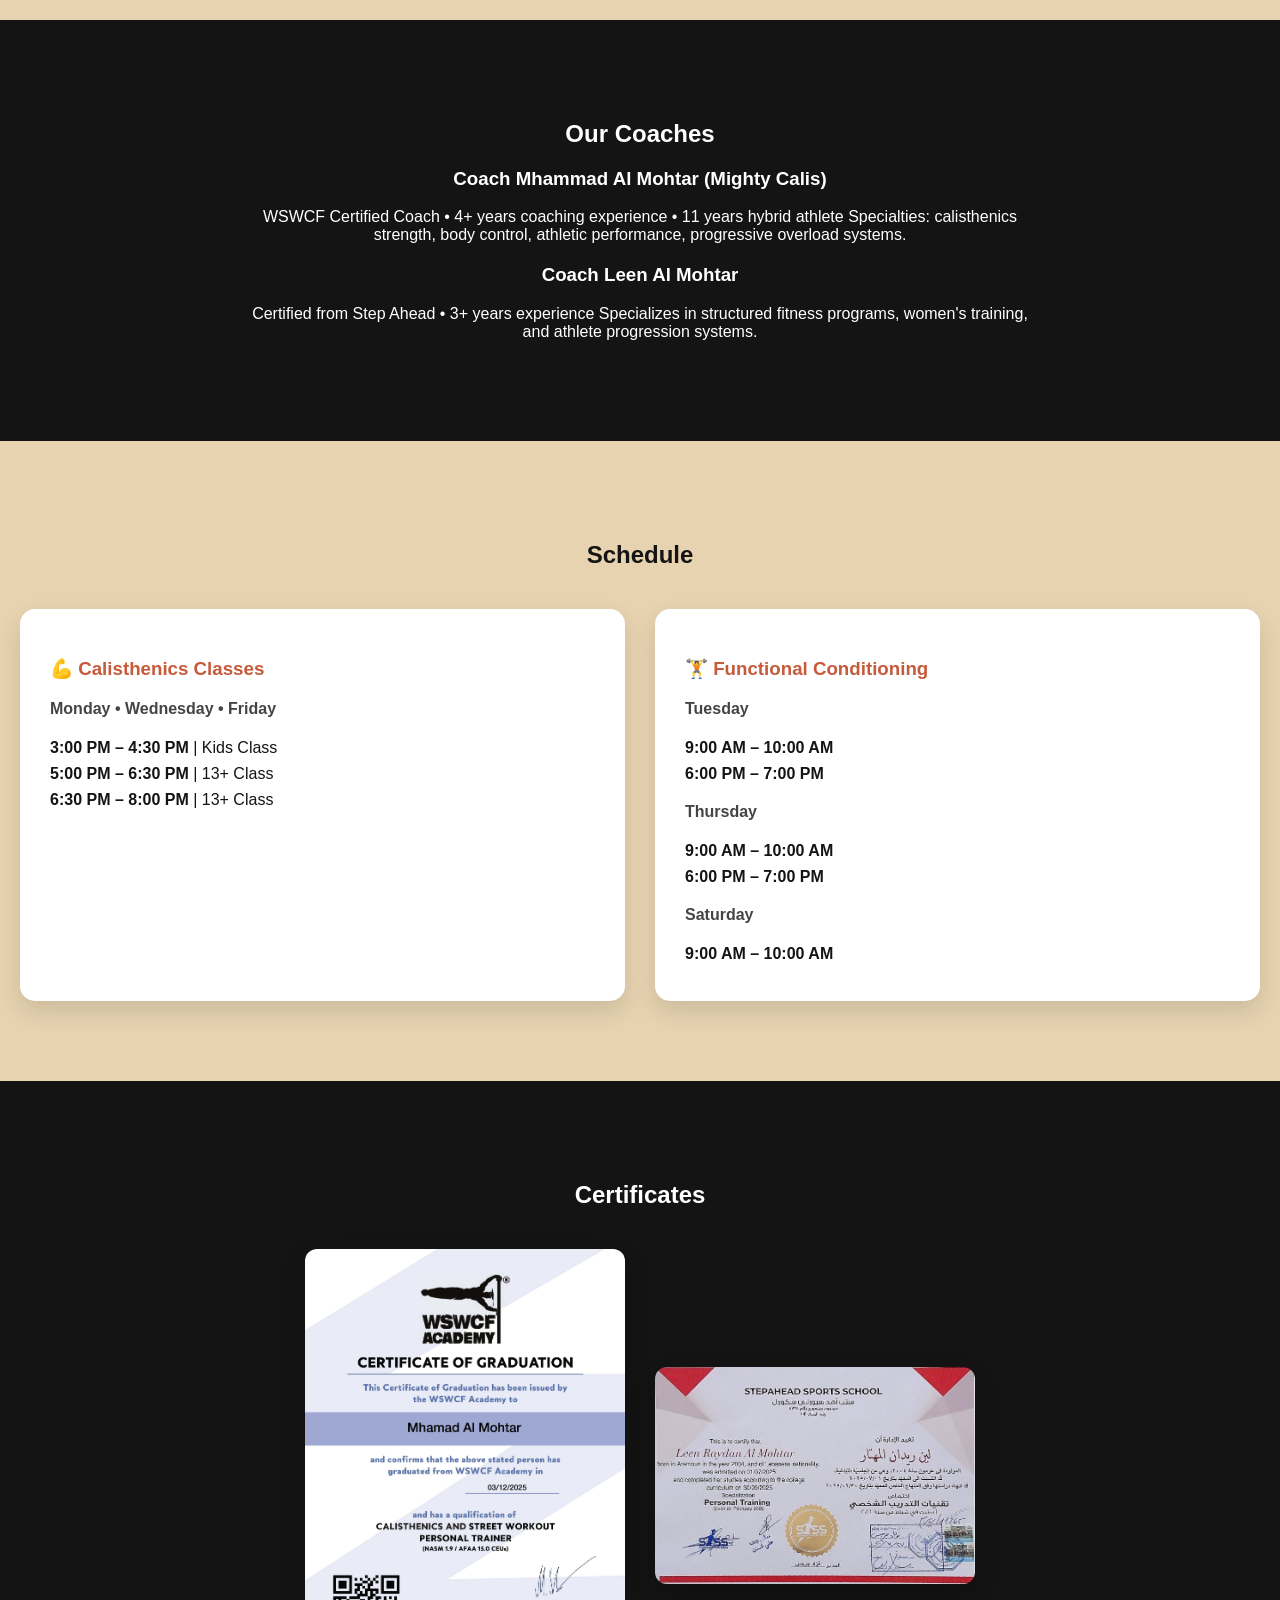
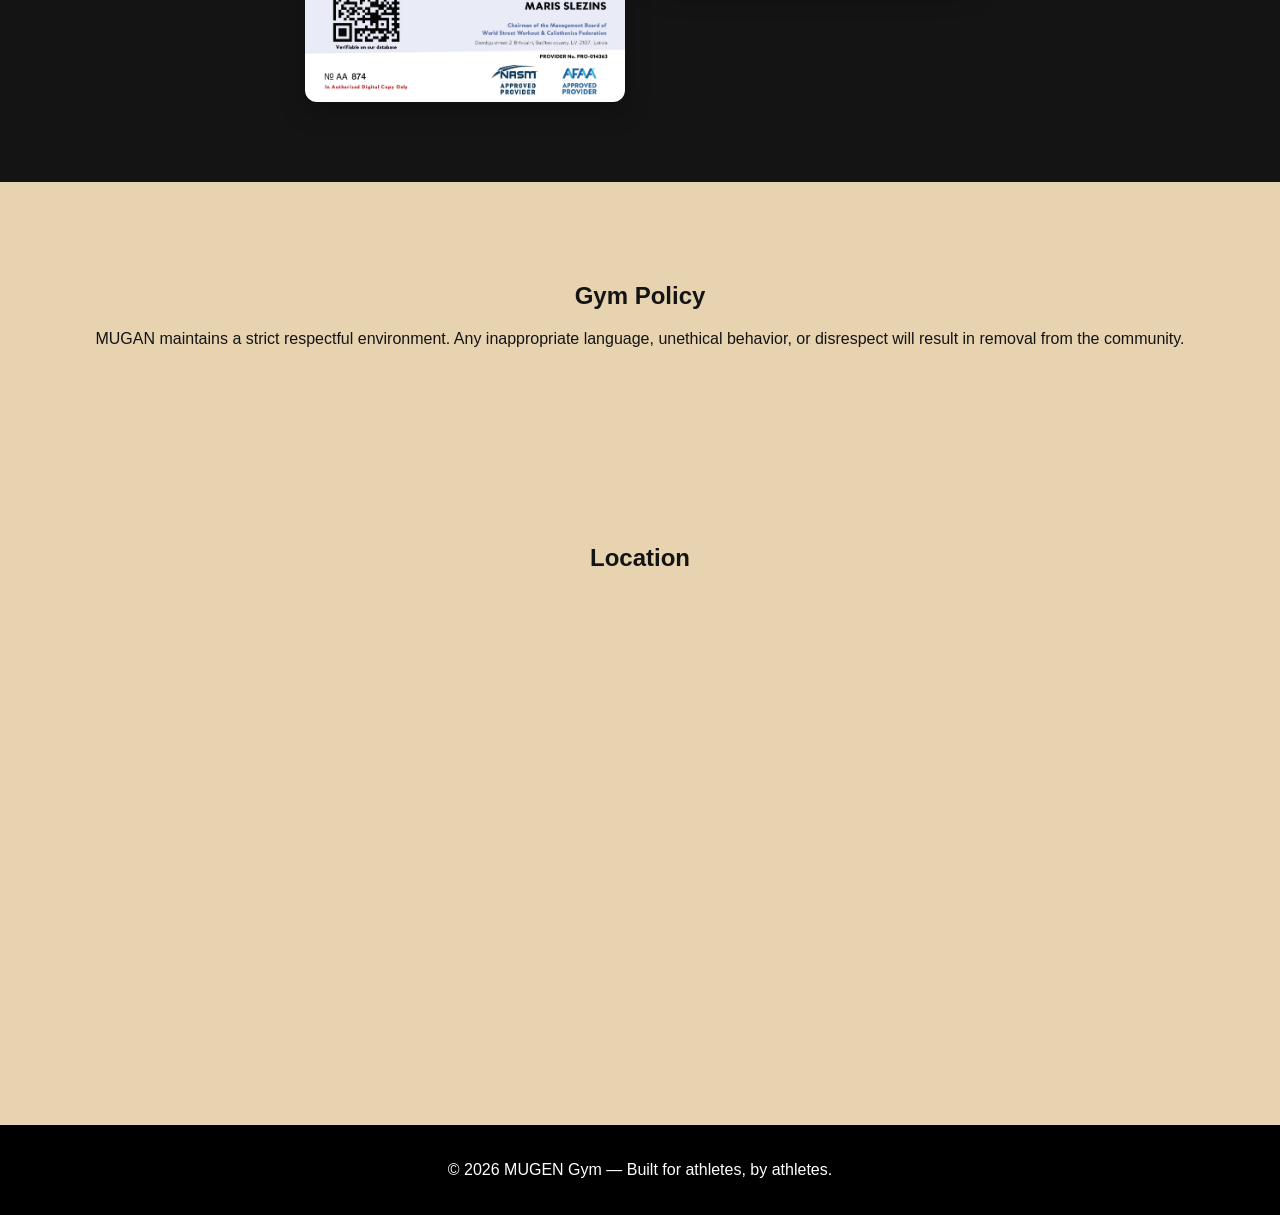
==== commit 8d4a188b: "Update index.html" ====
--- a/index.html
+++ b/index.html
@@ -54,7 +54,7 @@
 <section id="about" class="section">
   <h2>About Us</h2>
   <p>
-    MUGAN is more than a gym — it is a structured athletic community designed to elevate Lebanese calisthenics. <br>
+    MUGEN is more than a gym — it is a structured athletic community designed to elevate Lebanese calisthenics. <br>
     Offering both calisthenics and fitness training to help every member reach their personal goals.
   </p>
 </section>
@@ -75,7 +75,7 @@
 
 <!-- WHY -->
 <section class="section">
-  <h2>Why MUGAN?</h2>
+  <h2>Why MUGEN?</h2>
 
   <div class="grid small">
     <div class="mini">Certified Coaches</div>
@@ -178,7 +178,7 @@
 
 <!-- FOOTER -->
 <footer>
-  <p>© 2026 MUGAN Gym — Built for athletes, by athletes.</p>
+  <p>© 2026 MUGEN Gym — Built for athletes, by athletes.</p>
 </footer>
 <script>
 
